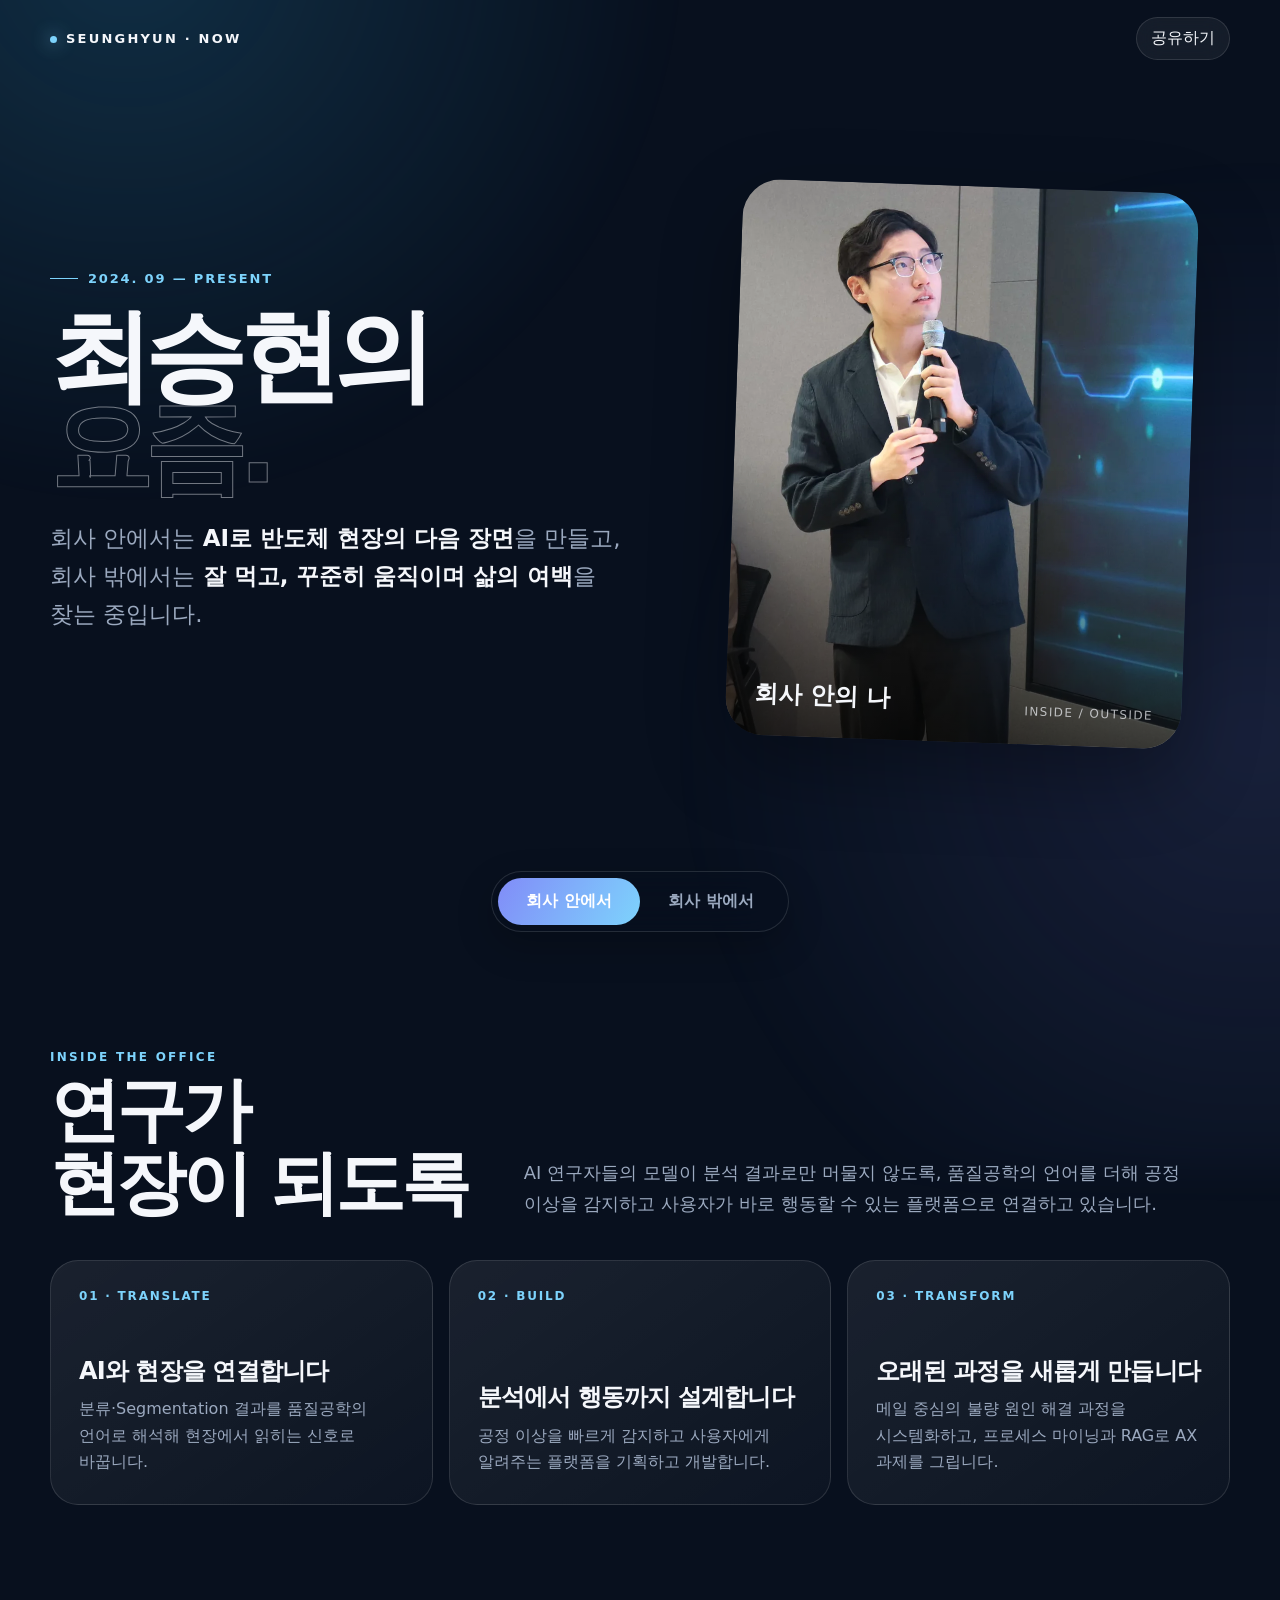
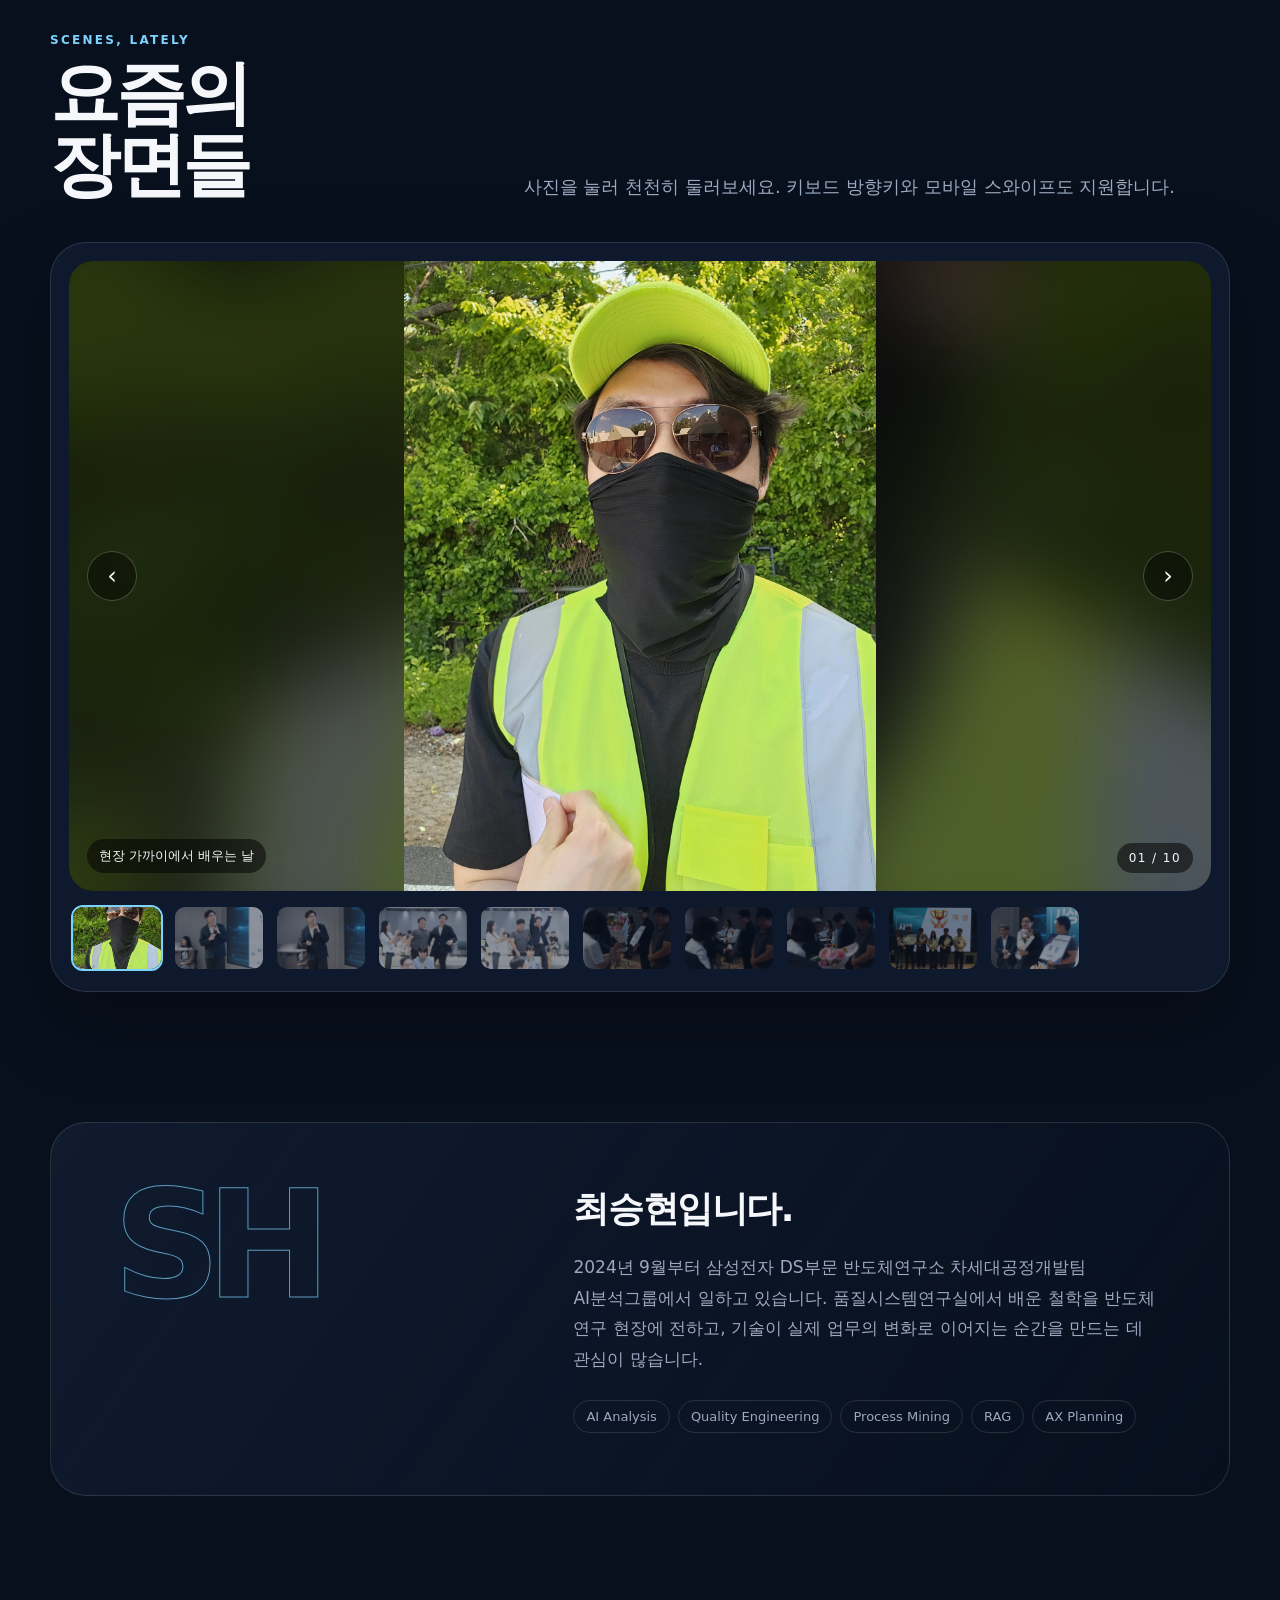
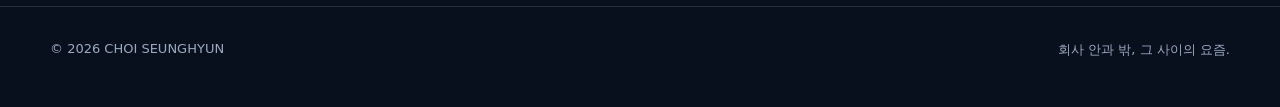
==== index.html @ 73cfbf1c "Fix GitHub Pages profile site" ====
<!doctype html>
<html lang="ko" data-scene="inside">
<head>
  <meta charset="utf-8">
  <meta name="viewport" content="width=device-width, initial-scale=1">
  <meta name="theme-color" content="#08101e">
  <meta name="description" content="최승현의 회사 안과 밖, 두 장면으로 만나는 근황 소개">
  <title>최승현의 요즘 | Inside & Outside</title>
  <style>
    :root{--bg:#08101e;--surface:rgba(18,30,52,.76);--ink:#f5f7fb;--muted:#9ba9bf;--accent:#7dd3fc;--accent2:#818cf8;--line:rgba(255,255,255,.12);--glow:rgba(56,189,248,.18);--shadow:0 30px 80px rgba(0,0,0,.32);--radius:28px;--ease:cubic-bezier(.2,.8,.2,1)}
    html[data-scene="outside"]{--bg:#180d09;--surface:rgba(52,29,19,.78);--ink:#fff9f3;--muted:#c8aa96;--accent:#fbbf24;--accent2:#fb7185;--line:rgba(255,245,235,.14);--glow:rgba(251,146,60,.18)}
    *{box-sizing:border-box}html{scroll-behavior:smooth}body{margin:0;background:var(--bg);color:var(--ink);font-family:Pretendard,"Noto Sans KR","Malgun Gothic","Apple SD Gothic Neo",system-ui,sans-serif;transition:background .7s var(--ease),color .4s;overflow-x:hidden}
    body:before{content:"";position:fixed;inset:-30%;z-index:-2;background:radial-gradient(circle at 25% 15%,var(--glow),transparent 28%),radial-gradient(circle at 80% 70%,color-mix(in srgb,var(--accent2) 13%,transparent),transparent 30%);filter:blur(20px)}
    button{font:inherit;color:inherit}.wrap{width:min(1180px,calc(100% - 40px));margin:auto}.topbar{height:76px;display:flex;align-items:center;justify-content:space-between}.brand{font-size:13px;letter-spacing:.17em;font-weight:800;text-transform:uppercase}.brand i{display:inline-block;width:7px;height:7px;border-radius:50%;background:var(--accent);margin-right:9px;box-shadow:0 0 18px var(--accent)}
    .share{border:1px solid var(--line);background:rgba(255,255,255,.055);backdrop-filter:blur(12px);padding:10px 14px;border-radius:999px;cursor:pointer;transition:.25s}.share:hover{transform:translateY(-2px);background:rgba(255,255,255,.11)}
    .hero{min-height:calc(100svh - 76px);display:grid;grid-template-columns:1.04fr .96fr;align-items:center;gap:64px;padding:48px 0 96px}.eyebrow{display:flex;align-items:center;gap:10px;color:var(--accent);font-size:13px;font-weight:800;letter-spacing:.14em}.eyebrow:before{content:"";width:28px;height:1px;background:var(--accent)}
    h1{font-size:clamp(58px,8vw,112px);line-height:.89;letter-spacing:-.075em;margin:24px 0 28px;max-width:690px}.hero h1 span{display:block;color:transparent;-webkit-text-stroke:1px color-mix(in srgb,var(--ink) 45%,transparent)}.lede{font-size:clamp(18px,2vw,23px);line-height:1.65;color:var(--muted);max-width:590px;word-break:keep-all}.lede strong{color:var(--ink);font-weight:650}
    .hero-card{position:relative;aspect-ratio:.82;border-radius:38px;overflow:hidden;box-shadow:var(--shadow);transform:rotate(2deg);transition:.5s var(--ease)}.hero-card:hover{transform:rotate(0) translateY(-5px)}.hero-card img{width:100%;height:100%;object-fit:cover;transition:opacity .45s,transform 1s var(--ease)}.hero-card:hover img{transform:scale(1.035)}.hero-card:after{content:"";position:absolute;inset:0;background:linear-gradient(180deg,transparent 50%,rgba(0,0,0,.7))}.hero-caption{position:absolute;z-index:1;left:28px;right:28px;bottom:26px;display:flex;justify-content:space-between;align-items:end}.hero-caption strong{font-size:24px}.hero-caption span{font-size:12px;letter-spacing:.12em;opacity:.7}
    .switch-shell{position:sticky;top:18px;z-index:20;width:max-content;max-width:calc(100vw - 32px);margin:-29px auto 88px;padding:6px;border:1px solid var(--line);background:color-mix(in srgb,var(--bg) 74%,transparent);backdrop-filter:blur(22px);border-radius:999px;box-shadow:0 14px 36px rgba(0,0,0,.22)}.switch{position:relative;display:grid;grid-template-columns:1fr 1fr}.switch:before{content:"";position:absolute;width:50%;inset:0 auto 0 0;border-radius:999px;background:linear-gradient(120deg,var(--accent2),var(--accent));transition:transform .45s var(--ease)}html[data-scene="outside"] .switch:before{transform:translateX(100%)}.switch button{position:relative;z-index:1;border:0;background:none;padding:13px 23px;min-width:142px;border-radius:999px;cursor:pointer;font-weight:760;color:var(--muted)}.switch button[aria-selected="true"]{color:#fff}
    .section-head{display:grid;grid-template-columns:.75fr 1.25fr;gap:50px;align-items:end;margin-bottom:40px}.kicker{color:var(--accent);font-size:12px;letter-spacing:.19em;font-weight:800}.section-head h2{font-size:clamp(38px,5.5vw,70px);letter-spacing:-.055em;line-height:1.04;margin:10px 0 0}.section-head p{margin:0;color:var(--muted);font-size:18px;line-height:1.75;word-break:keep-all}
    .story{padding:30px 0 128px}.story-grid{display:grid;grid-template-columns:repeat(3,1fr);gap:16px}.story-card{min-height:245px;padding:28px;border:1px solid var(--line);border-radius:var(--radius);background:linear-gradient(145deg,rgba(255,255,255,.075),rgba(255,255,255,.025));display:flex;flex-direction:column;justify-content:space-between;transition:.35s var(--ease)}.story-card:hover{transform:translateY(-7px);border-color:var(--accent)}.story-card .num{color:var(--accent);font-size:12px;font-weight:800;letter-spacing:.15em}.story-card h3{font-size:24px;line-height:1.35;margin:36px 0 9px;letter-spacing:-.035em}.story-card p{color:var(--muted);line-height:1.65;margin:0;word-break:keep-all}
    .gallery{padding:0 0 130px}.gallery-shell{border:1px solid var(--line);background:var(--surface);backdrop-filter:blur(24px);border-radius:36px;padding:18px;box-shadow:var(--shadow)}.stage{height:min(70svh,720px);min-height:420px;border-radius:24px;overflow:hidden;position:relative;background:#050505}.stage-bg{position:absolute;inset:-30px;background:center/cover;filter:blur(38px) brightness(.42);transform:scale(1.12)}.stage>img{position:relative;width:100%;height:100%;object-fit:contain;display:block;opacity:0;transform:scale(.985);transition:opacity .35s,transform .55s var(--ease)}.stage>img.ready{opacity:1;transform:scale(1)}.stage-tools{position:absolute;inset:0;display:flex;align-items:center;justify-content:space-between;padding:18px;pointer-events:none}.nav-btn{pointer-events:auto;border:1px solid rgba(255,255,255,.22);background:rgba(0,0,0,.38);width:50px;height:50px;border-radius:50%;font-size:24px;cursor:pointer}.counter,.photo-note{position:absolute;bottom:18px;background:rgba(0,0,0,.52);padding:8px 12px;border-radius:999px;font-size:12px}.counter{right:18px;letter-spacing:.12em}.photo-note{left:18px;font-size:13px}.thumbs{display:flex;gap:10px;overflow:auto;padding:14px 2px 2px}.thumb{flex:0 0 92px;height:66px;padding:0;border:2px solid transparent;border-radius:12px;overflow:hidden;background:none;opacity:.52;cursor:pointer}.thumb.active{opacity:1;border-color:var(--accent)}.thumb img{width:100%;height:100%;object-fit:cover}
    .about{padding:0 0 110px}.about-card{display:grid;grid-template-columns:.82fr 1.18fr;gap:48px;padding:clamp(28px,5vw,62px);border:1px solid var(--line);border-radius:36px;background:linear-gradient(125deg,var(--surface),transparent)}.monogram{font-size:clamp(72px,12vw,150px);line-height:.8;font-weight:900;letter-spacing:-.1em;color:transparent;-webkit-text-stroke:1px var(--accent);opacity:.7}.about h2{font-size:36px;letter-spacing:-.04em;margin:0 0 18px}.about p{color:var(--muted);font-size:17px;line-height:1.8;margin:0;word-break:keep-all}.tags{display:flex;flex-wrap:wrap;gap:8px;margin-top:25px}.tag{border:1px solid var(--line);padding:8px 12px;border-radius:999px;font-size:13px;color:var(--muted)}
    footer{border-top:1px solid var(--line);padding:34px 0 48px;color:var(--muted);font-size:13px}.foot{display:flex;justify-content:space-between;gap:20px}.toast{position:fixed;z-index:50;left:50%;bottom:28px;transform:translate(-50%,20px);background:var(--ink);color:var(--bg);padding:12px 18px;border-radius:999px;font-weight:750;opacity:0;pointer-events:none;transition:.3s}.toast.show{opacity:1;transform:translate(-50%,0)}
    @media(max-width:800px){.wrap{width:min(100% - 24px,650px)}.topbar{height:64px}.hero{grid-template-columns:1fr;gap:34px;padding:36px 0 90px}.hero-card{width:88%;margin:auto;aspect-ratio:.9;transform:rotate(1deg)}.switch-shell{margin-top:-27px;margin-bottom:70px}.switch button{min-width:132px;padding:12px 16px}.section-head{grid-template-columns:1fr;gap:22px}.story-grid{grid-template-columns:1fr}.story-card{min-height:200px}.gallery-shell{padding:10px;border-radius:26px}.stage{height:58svh;min-height:390px;border-radius:18px}.about-card{grid-template-columns:1fr}.foot{display:block;line-height:1.8}}
    @media(prefers-reduced-motion:reduce){*{scroll-behavior:auto!important;animation:none!important;transition:none!important}}
  </style>
</head>
<body>
  <header class="wrap topbar"><div class="brand"><i></i>Seunghyun · Now</div><button class="share" id="shareBtn" aria-label="페이지 공유">공유하기</button></header>
  <main>
    <section class="wrap hero"><div><div class="eyebrow">2024. 09 — PRESENT</div><h1>최승현의<br><span>요즘.</span></h1><p class="lede">회사 안에서는 <strong>AI로 반도체 현장의 다음 장면</strong>을 만들고,<br>회사 밖에서는 <strong>잘 먹고, 꾸준히 움직이며 삶의 여백</strong>을 찾는 중입니다.</p></div><figure class="hero-card"><img id="heroImage" src="my-update/assets/inside/02.webp" alt="최승현의 근황 사진"><figcaption class="hero-caption"><strong id="heroLabel">회사 안의 나</strong><span>INSIDE / OUTSIDE</span></figcaption></figure></section>
    <div class="switch-shell"><div class="switch" role="tablist" aria-label="회사 안팎 장면 선택"><button role="tab" data-scene="inside" aria-selected="true">회사 안에서</button><button role="tab" data-scene="outside" aria-selected="false">회사 밖에서</button></div></div>
    <section class="wrap story" id="story"><div class="section-head"><div><div class="kicker" id="sceneKicker">INSIDE THE OFFICE</div><h2 id="sceneTitle">연구가<br>현장이 되도록</h2></div><p id="sceneIntro"></p></div><div class="story-grid" id="storyGrid"></div></section>
    <section class="wrap gallery"><div class="section-head"><div><div class="kicker">SCENES, LATELY</div><h2>요즘의<br>장면들</h2></div><p>사진을 눌러 천천히 둘러보세요. 키보드 방향키와 모바일 스와이프도 지원합니다.</p></div><div class="gallery-shell"><div class="stage" id="stage"><div class="stage-bg" id="stageBg"></div><img id="mainPhoto" alt="근황 사진"><div class="stage-tools"><button class="nav-btn" id="prev" aria-label="이전 사진">‹</button><button class="nav-btn" id="next" aria-label="다음 사진">›</button></div><div class="photo-note" id="photoNote"></div><div class="counter" id="counter"></div></div><div class="thumbs" id="thumbs" aria-label="사진 목록"></div></div></section>
    <section class="wrap about"><div class="about-card"><div class="monogram">SH</div><div><h2>최승현입니다.</h2><p>2024년 9월부터 삼성전자 DS부문 반도체연구소 차세대공정개발팀 AI분석그룹에서 일하고 있습니다. 품질시스템연구실에서 배운 철학을 반도체 연구 현장에 전하고, 기술이 실제 업무의 변화로 이어지는 순간을 만드는 데 관심이 많습니다.</p><div class="tags"><span class="tag">AI Analysis</span><span class="tag">Quality Engineering</span><span class="tag">Process Mining</span><span class="tag">RAG</span><span class="tag">AX Planning</span></div></div></div></section>
  </main>
  <footer><div class="wrap foot"><span>© 2026 CHOI SEUNGHYUN</span><span>회사 안과 밖, 그 사이의 요즘.</span></div></footer><div class="toast" id="toast" role="status"></div>
  <script>
    const data={inside:{hero:'my-update/assets/inside/02.webp',label:'회사 안의 나',kicker:'INSIDE THE OFFICE',title:'연구가<br>현장이 되도록',intro:'AI 연구자들의 모델이 분석 결과로만 머물지 않도록, 품질공학의 언어를 더해 공정 이상을 감지하고 사용자가 바로 행동할 수 있는 플랫폼으로 연결하고 있습니다.',cards:[['01 · TRANSLATE','AI와 현장을 연결합니다','분류·Segmentation 결과를 품질공학의 언어로 해석해 현장에서 읽히는 신호로 바꿉니다.'],['02 · BUILD','분석에서 행동까지 설계합니다','공정 이상을 빠르게 감지하고 사용자에게 알려주는 플랫폼을 기획하고 개발합니다.'],['03 · TRANSFORM','오래된 과정을 새롭게 만듭니다','메일 중심의 불량 원인 해결 과정을 시스템화하고, 프로세스 마이닝과 RAG로 AX 과제를 그립니다.']],count:10,notes:['현장 가까이에서 배우는 날','생각을 말로, 말을 실행으로','무대 앞에서 전한 이야기','함께해서 더 즐거운 시간','좋은 결과를 함께 기념하며','꽃보다 선명했던 감사','축하와 고마움이 오간 날','다 같이 만든 값진 결과','함께 받은 가장 큰 박수','결과보다 오래 남을 장면']},outside:{hero:'my-update/assets/outside/02.webp',label:'회사 밖의 나',kicker:'OUTSIDE THE OFFICE',title:'잘 쉬진 못해도<br>잘 살아가는 중',intro:'휴가는 아직 능숙하지 않지만, 일상은 꽤 부지런히 채우고 있습니다. 움직이고, 맛있는 것을 찾아다니고, 주말의 작은 여행을 모으며 오래 머물 집을 찾습니다.',cards:[['01 · MOVE','주 4회, 꾸준히 움직입니다','졸업 뒤 10kg은 늘었지만 이동만큼은 멈추지 않는 중. 숫자보다 오래 가는 리듬을 만듭니다.'],['02 · TASTE','주말의 낙을 찾습니다','맛있는 것을 먹고 좋은 곳을 찾아다니는 시간. 다음 한 주를 움직이게 하는 작은 동력입니다.'],['03 · SETTLE','머물 곳을 찾고 있습니다','집을 구매하려 열심히 돌아다니는 중. 나에게 맞는 동네와 공간을 진지하게 탐색합니다.']],count:7,notes:['좋은 휴식과 동네 산책','초록 가까이에서 숨 고르기','걷다가 만난 새로운 풍경','꽃 사이에서 함께한 하루','맛있는 것이 주말의 낙','놀되 멈추지 않기','몸도 마음도 꾸준히 움직이기']}};
    let scene='inside',index=0,touchX=0;const $=s=>document.querySelector(s),$$=s=>[...document.querySelectorAll(s)];const path=(s,i)=>`my-update/assets/${s}/${String(i+1).padStart(2,'0')}.webp`;
    function renderCards(d){$('#storyGrid').innerHTML=d.cards.map(c=>`<article class="story-card"><span class="num">${c[0]}</span><div><h3>${c[1]}</h3><p>${c[2]}</p></div></article>`).join('')}
    function renderThumbs(d){$('#thumbs').innerHTML=Array.from({length:d.count},(_,i)=>`<button class="thumb ${i===0?'active':''}" data-i="${i}" aria-label="${i+1}번째 사진"><img src="${path(scene,i)}" alt="" loading="lazy"></button>`).join('');$$('.thumb').forEach(b=>b.onclick=()=>showPhoto(+b.dataset.i))}
    function showPhoto(i){const d=data[scene];index=(i+d.count)%d.count;const img=$('#mainPhoto'),src=path(scene,index);img.classList.remove('ready');img.onload=()=>img.classList.add('ready');img.src=src;$('#stageBg').style.backgroundImage=`url('${src}')`;$('#counter').textContent=`${String(index+1).padStart(2,'0')} / ${String(d.count).padStart(2,'0')}`;$('#photoNote').textContent=d.notes[index];$$('.thumb').forEach((t,n)=>t.classList.toggle('active',n===index));$$('.thumb')[index]?.scrollIntoView({behavior:'smooth',block:'nearest',inline:'center'})}
    function setScene(next){scene=next;index=0;const d=data[scene];document.documentElement.dataset.scene=scene;$$('.switch button').forEach(b=>b.setAttribute('aria-selected',b.dataset.scene===scene));$('#sceneKicker').textContent=d.kicker;$('#sceneTitle').innerHTML=d.title;$('#sceneIntro').textContent=d.intro;$('#heroImage').src=d.hero;$('#heroLabel').textContent=d.label;renderCards(d);renderThumbs(d);showPhoto(0)}
    $$('.switch button').forEach(b=>b.onclick=()=>setScene(b.dataset.scene));$('#prev').onclick=()=>showPhoto(index-1);$('#next').onclick=()=>showPhoto(index+1);document.addEventListener('keydown',e=>{if(e.key==='ArrowLeft')showPhoto(index-1);if(e.key==='ArrowRight')showPhoto(index+1)});$('#stage').addEventListener('touchstart',e=>touchX=e.changedTouches[0].clientX,{passive:true});$('#stage').addEventListener('touchend',e=>{const dx=e.changedTouches[0].clientX-touchX;if(Math.abs(dx)>45)showPhoto(index+(dx<0?1:-1))},{passive:true});
    function toast(msg){$('#toast').textContent=msg;$('#toast').classList.add('show');setTimeout(()=>$('#toast').classList.remove('show'),2200)}$('#shareBtn').onclick=async()=>{try{if(navigator.share)await navigator.share({title:document.title,text:'회사 안과 밖, 최승현의 요즘을 소개합니다.',url:location.href});else{await navigator.clipboard.writeText(location.href);toast('페이지 주소를 복사했습니다.')}}catch(e){if(e.name!=='AbortError')toast('브라우저 주소를 복사해 공유해 주세요.')}};setScene('inside');
  </script>
</body>
</html>
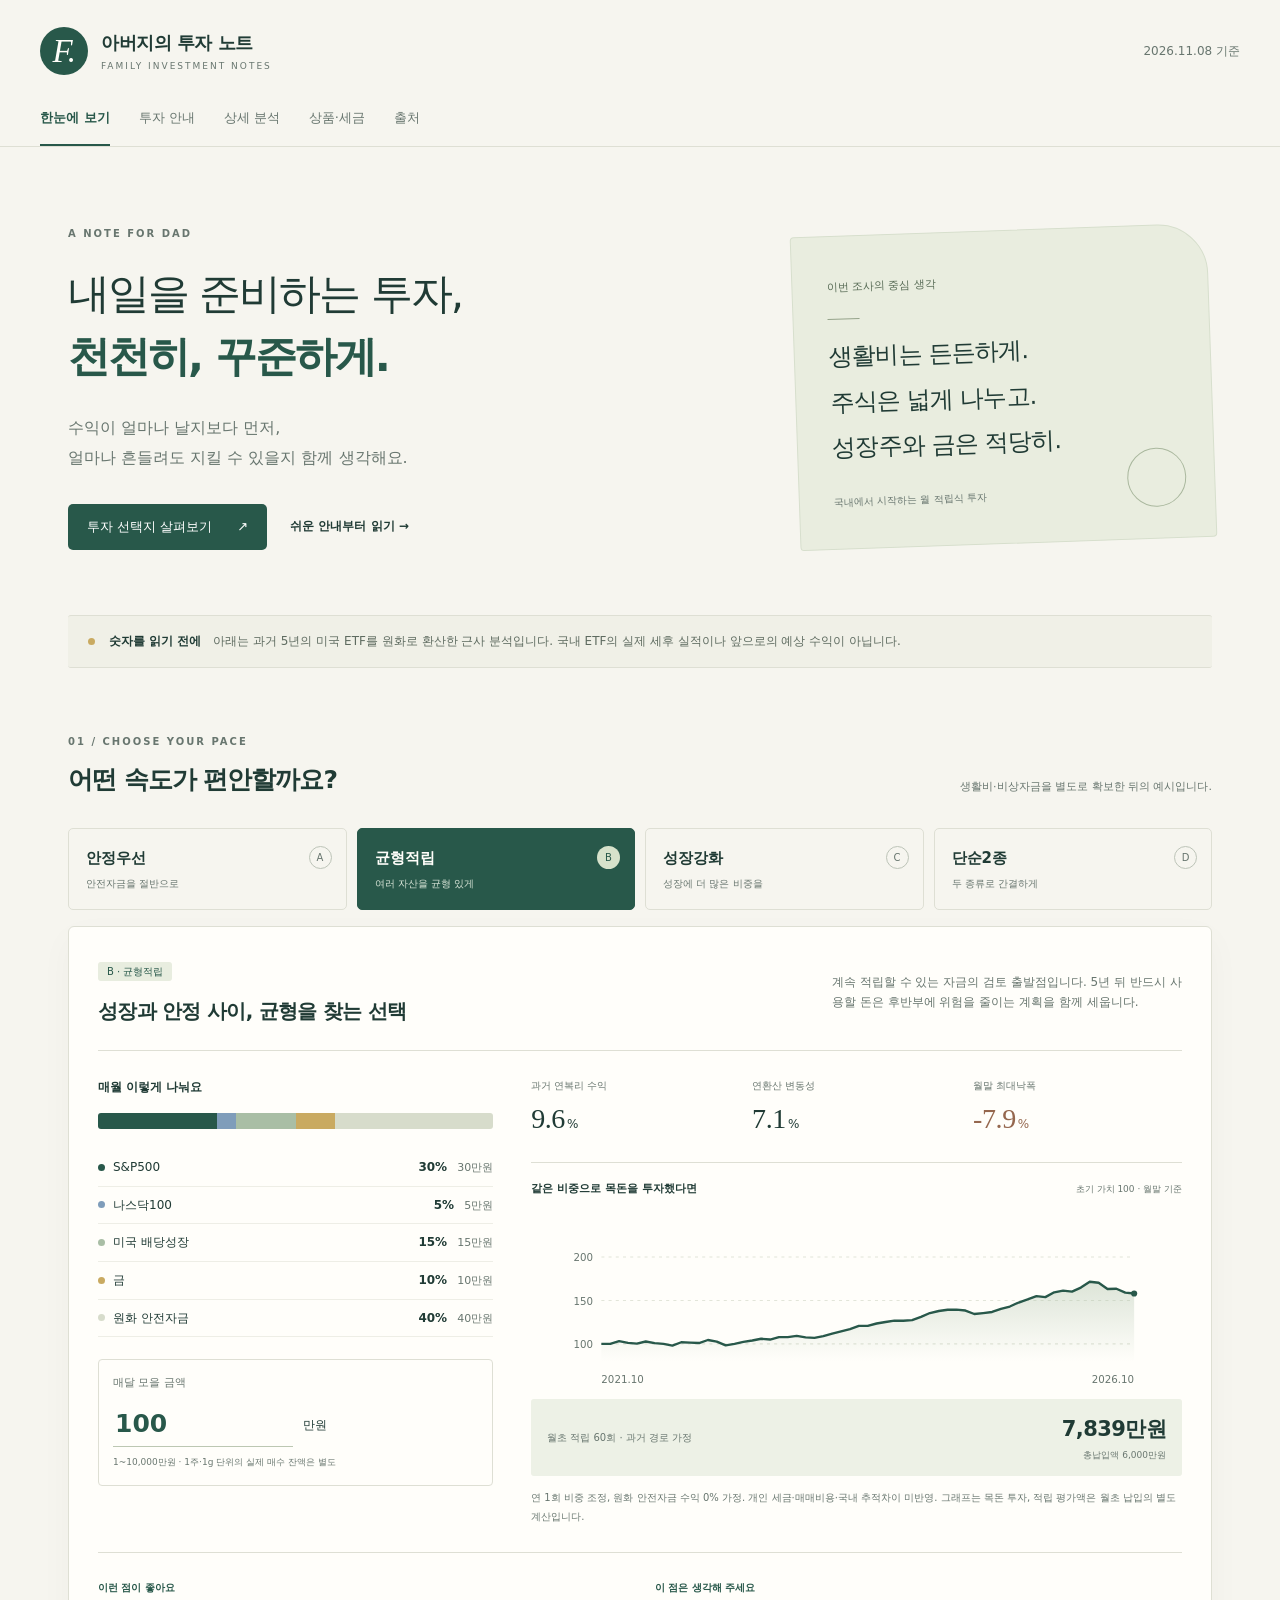
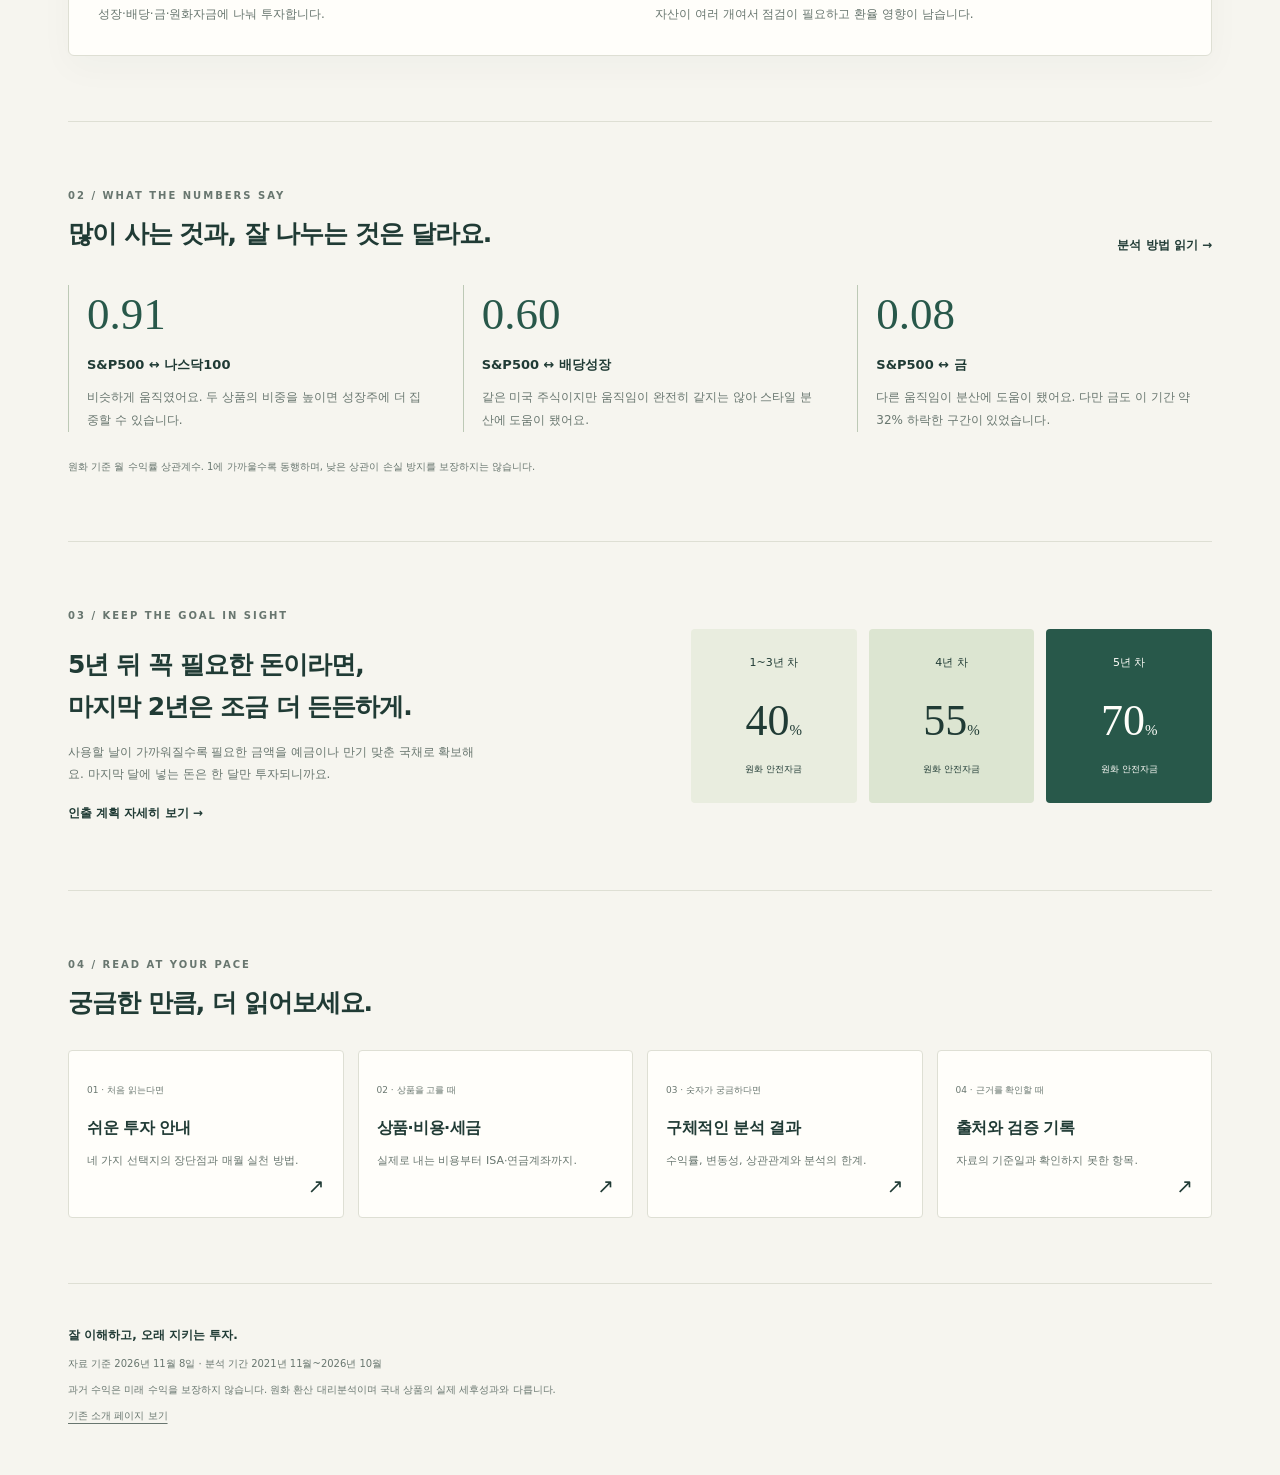
==== commit 04e9e1b2: "Publish investment guide as homepage and preserve original profile" ====
--- a/index.html
+++ b/index.html
@@ -1,50 +1,18 @@
 <!doctype html>
-<html lang="ko" data-scene="inside">
-<head>
-  <meta charset="utf-8">
-  <meta name="viewport" content="width=device-width, initial-scale=1">
-  <meta name="theme-color" content="#08101e">
-  <meta name="description" content="최승현의 회사 안과 밖, 두 장면으로 만나는 근황 소개">
-  <title>최승현의 요즘 | Inside & Outside</title>
-  <style>
-    :root{--bg:#08101e;--surface:rgba(18,30,52,.76);--ink:#f5f7fb;--muted:#9ba9bf;--accent:#7dd3fc;--accent2:#818cf8;--line:rgba(255,255,255,.12);--glow:rgba(56,189,248,.18);--shadow:0 30px 80px rgba(0,0,0,.32);--radius:28px;--ease:cubic-bezier(.2,.8,.2,1)}
-    html[data-scene="outside"]{--bg:#180d09;--surface:rgba(52,29,19,.78);--ink:#fff9f3;--muted:#c8aa96;--accent:#fbbf24;--accent2:#fb7185;--line:rgba(255,245,235,.14);--glow:rgba(251,146,60,.18)}
-    *{box-sizing:border-box}html{scroll-behavior:smooth}body{margin:0;background:var(--bg);color:var(--ink);font-family:Pretendard,"Noto Sans KR","Malgun Gothic","Apple SD Gothic Neo",system-ui,sans-serif;transition:background .7s var(--ease),color .4s;overflow-x:hidden}
-    body:before{content:"";position:fixed;inset:-30%;z-index:-2;background:radial-gradient(circle at 25% 15%,var(--glow),transparent 28%),radial-gradient(circle at 80% 70%,color-mix(in srgb,var(--accent2) 13%,transparent),transparent 30%);filter:blur(20px)}
-    button{font:inherit;color:inherit}.wrap{width:min(1180px,calc(100% - 40px));margin:auto}.topbar{height:76px;display:flex;align-items:center;justify-content:space-between}.brand{font-size:13px;letter-spacing:.17em;font-weight:800;text-transform:uppercase}.brand i{display:inline-block;width:7px;height:7px;border-radius:50%;background:var(--accent);margin-right:9px;box-shadow:0 0 18px var(--accent)}
-    .share{border:1px solid var(--line);background:rgba(255,255,255,.055);backdrop-filter:blur(12px);padding:10px 14px;border-radius:999px;cursor:pointer;transition:.25s}.share:hover{transform:translateY(-2px);background:rgba(255,255,255,.11)}
-    .hero{min-height:calc(100svh - 76px);display:grid;grid-template-columns:1.04fr .96fr;align-items:center;gap:64px;padding:48px 0 96px}.eyebrow{display:flex;align-items:center;gap:10px;color:var(--accent);font-size:13px;font-weight:800;letter-spacing:.14em}.eyebrow:before{content:"";width:28px;height:1px;background:var(--accent)}
-    h1{font-size:clamp(58px,8vw,112px);line-height:.89;letter-spacing:-.075em;margin:24px 0 28px;max-width:690px}.hero h1 span{display:block;color:transparent;-webkit-text-stroke:1px color-mix(in srgb,var(--ink) 45%,transparent)}.lede{font-size:clamp(18px,2vw,23px);line-height:1.65;color:var(--muted);max-width:590px;word-break:keep-all}.lede strong{color:var(--ink);font-weight:650}
-    .hero-card{position:relative;aspect-ratio:.82;border-radius:38px;overflow:hidden;box-shadow:var(--shadow);transform:rotate(2deg);transition:.5s var(--ease)}.hero-card:hover{transform:rotate(0) translateY(-5px)}.hero-card img{width:100%;height:100%;object-fit:cover;transition:opacity .45s,transform 1s var(--ease)}.hero-card:hover img{transform:scale(1.035)}.hero-card:after{content:"";position:absolute;inset:0;background:linear-gradient(180deg,transparent 50%,rgba(0,0,0,.7))}.hero-caption{position:absolute;z-index:1;left:28px;right:28px;bottom:26px;display:flex;justify-content:space-between;align-items:end}.hero-caption strong{font-size:24px}.hero-caption span{font-size:12px;letter-spacing:.12em;opacity:.7}
-    .switch-shell{position:sticky;top:18px;z-index:20;width:max-content;max-width:calc(100vw - 32px);margin:-29px auto 88px;padding:6px;border:1px solid var(--line);background:color-mix(in srgb,var(--bg) 74%,transparent);backdrop-filter:blur(22px);border-radius:999px;box-shadow:0 14px 36px rgba(0,0,0,.22)}.switch{position:relative;display:grid;grid-template-columns:1fr 1fr}.switch:before{content:"";position:absolute;width:50%;inset:0 auto 0 0;border-radius:999px;background:linear-gradient(120deg,var(--accent2),var(--accent));transition:transform .45s var(--ease)}html[data-scene="outside"] .switch:before{transform:translateX(100%)}.switch button{position:relative;z-index:1;border:0;background:none;padding:13px 23px;min-width:142px;border-radius:999px;cursor:pointer;font-weight:760;color:var(--muted)}.switch button[aria-selected="true"]{color:#fff}
-    .section-head{display:grid;grid-template-columns:.75fr 1.25fr;gap:50px;align-items:end;margin-bottom:40px}.kicker{color:var(--accent);font-size:12px;letter-spacing:.19em;font-weight:800}.section-head h2{font-size:clamp(38px,5.5vw,70px);letter-spacing:-.055em;line-height:1.04;margin:10px 0 0}.section-head p{margin:0;color:var(--muted);font-size:18px;line-height:1.75;word-break:keep-all}
-    .story{padding:30px 0 128px}.story-grid{display:grid;grid-template-columns:repeat(3,1fr);gap:16px}.story-card{min-height:245px;padding:28px;border:1px solid var(--line);border-radius:var(--radius);background:linear-gradient(145deg,rgba(255,255,255,.075),rgba(255,255,255,.025));display:flex;flex-direction:column;justify-content:space-between;transition:.35s var(--ease)}.story-card:hover{transform:translateY(-7px);border-color:var(--accent)}.story-card .num{color:var(--accent);font-size:12px;font-weight:800;letter-spacing:.15em}.story-card h3{font-size:24px;line-height:1.35;margin:36px 0 9px;letter-spacing:-.035em}.story-card p{color:var(--muted);line-height:1.65;margin:0;word-break:keep-all}
-    .gallery{padding:0 0 130px}.gallery-shell{border:1px solid var(--line);background:var(--surface);backdrop-filter:blur(24px);border-radius:36px;padding:18px;box-shadow:var(--shadow)}.stage{height:min(70svh,720px);min-height:420px;border-radius:24px;overflow:hidden;position:relative;background:#050505}.stage-bg{position:absolute;inset:-30px;background:center/cover;filter:blur(38px) brightness(.42);transform:scale(1.12)}.stage>img{position:relative;width:100%;height:100%;object-fit:contain;display:block;opacity:0;transform:scale(.985);transition:opacity .35s,transform .55s var(--ease)}.stage>img.ready{opacity:1;transform:scale(1)}.stage-tools{position:absolute;inset:0;display:flex;align-items:center;justify-content:space-between;padding:18px;pointer-events:none}.nav-btn{pointer-events:auto;border:1px solid rgba(255,255,255,.22);background:rgba(0,0,0,.38);width:50px;height:50px;border-radius:50%;font-size:24px;cursor:pointer}.counter,.photo-note{position:absolute;bottom:18px;background:rgba(0,0,0,.52);padding:8px 12px;border-radius:999px;font-size:12px}.counter{right:18px;letter-spacing:.12em}.photo-note{left:18px;font-size:13px}.thumbs{display:flex;gap:10px;overflow:auto;padding:14px 2px 2px}.thumb{flex:0 0 92px;height:66px;padding:0;border:2px solid transparent;border-radius:12px;overflow:hidden;background:none;opacity:.52;cursor:pointer}.thumb.active{opacity:1;border-color:var(--accent)}.thumb img{width:100%;height:100%;object-fit:cover}
-    .about{padding:0 0 110px}.about-card{display:grid;grid-template-columns:.82fr 1.18fr;gap:48px;padding:clamp(28px,5vw,62px);border:1px solid var(--line);border-radius:36px;background:linear-gradient(125deg,var(--surface),transparent)}.monogram{font-size:clamp(72px,12vw,150px);line-height:.8;font-weight:900;letter-spacing:-.1em;color:transparent;-webkit-text-stroke:1px var(--accent);opacity:.7}.about h2{font-size:36px;letter-spacing:-.04em;margin:0 0 18px}.about p{color:var(--muted);font-size:17px;line-height:1.8;margin:0;word-break:keep-all}.tags{display:flex;flex-wrap:wrap;gap:8px;margin-top:25px}.tag{border:1px solid var(--line);padding:8px 12px;border-radius:999px;font-size:13px;color:var(--muted)}
-    footer{border-top:1px solid var(--line);padding:34px 0 48px;color:var(--muted);font-size:13px}.foot{display:flex;justify-content:space-between;gap:20px}.toast{position:fixed;z-index:50;left:50%;bottom:28px;transform:translate(-50%,20px);background:var(--ink);color:var(--bg);padding:12px 18px;border-radius:999px;font-weight:750;opacity:0;pointer-events:none;transition:.3s}.toast.show{opacity:1;transform:translate(-50%,0)}
-    @media(max-width:800px){.wrap{width:min(100% - 24px,650px)}.topbar{height:64px}.hero{grid-template-columns:1fr;gap:34px;padding:36px 0 90px}.hero-card{width:88%;margin:auto;aspect-ratio:.9;transform:rotate(1deg)}.switch-shell{margin-top:-27px;margin-bottom:70px}.switch button{min-width:132px;padding:12px 16px}.section-head{grid-template-columns:1fr;gap:22px}.story-grid{grid-template-columns:1fr}.story-card{min-height:200px}.gallery-shell{padding:10px;border-radius:26px}.stage{height:58svh;min-height:390px;border-radius:18px}.about-card{grid-template-columns:1fr}.foot{display:block;line-height:1.8}}
-    @media(prefers-reduced-motion:reduce){*{scroll-behavior:auto!important;animation:none!important;transition:none!important}}
-  </style>
-</head>
-<body>
-  <header class="wrap topbar"><div class="brand"><i></i>Seunghyun · Now</div><button class="share" id="shareBtn" aria-label="페이지 공유">공유하기</button></header>
-  <main>
-    <section class="wrap hero"><div><div class="eyebrow">2024. 09 — PRESENT</div><h1>최승현의<br><span>요즘.</span></h1><p class="lede">회사 안에서는 <strong>AI로 반도체 현장의 다음 장면</strong>을 만들고,<br>회사 밖에서는 <strong>잘 먹고, 꾸준히 움직이며 삶의 여백</strong>을 찾는 중입니다.</p></div><figure class="hero-card"><img id="heroImage" src="my-update/assets/inside/02.webp" alt="최승현의 근황 사진"><figcaption class="hero-caption"><strong id="heroLabel">회사 안의 나</strong><span>INSIDE / OUTSIDE</span></figcaption></figure></section>
-    <div class="switch-shell"><div class="switch" role="tablist" aria-label="회사 안팎 장면 선택"><button role="tab" data-scene="inside" aria-selected="true">회사 안에서</button><button role="tab" data-scene="outside" aria-selected="false">회사 밖에서</button></div></div>
-    <section class="wrap story" id="story"><div class="section-head"><div><div class="kicker" id="sceneKicker">INSIDE THE OFFICE</div><h2 id="sceneTitle">연구가<br>현장이 되도록</h2></div><p id="sceneIntro"></p></div><div class="story-grid" id="storyGrid"></div></section>
-    <section class="wrap gallery"><div class="section-head"><div><div class="kicker">SCENES, LATELY</div><h2>요즘의<br>장면들</h2></div><p>사진을 눌러 천천히 둘러보세요. 키보드 방향키와 모바일 스와이프도 지원합니다.</p></div><div class="gallery-shell"><div class="stage" id="stage"><div class="stage-bg" id="stageBg"></div><img id="mainPhoto" alt="근황 사진"><div class="stage-tools"><button class="nav-btn" id="prev" aria-label="이전 사진">‹</button><button class="nav-btn" id="next" aria-label="다음 사진">›</button></div><div class="photo-note" id="photoNote"></div><div class="counter" id="counter"></div></div><div class="thumbs" id="thumbs" aria-label="사진 목록"></div></div></section>
-    <section class="wrap about"><div class="about-card"><div class="monogram">SH</div><div><h2>최승현입니다.</h2><p>2024년 9월부터 삼성전자 DS부문 반도체연구소 차세대공정개발팀 AI분석그룹에서 일하고 있습니다. 품질시스템연구실에서 배운 철학을 반도체 연구 현장에 전하고, 기술이 실제 업무의 변화로 이어지는 순간을 만드는 데 관심이 많습니다.</p><div class="tags"><span class="tag">AI Analysis</span><span class="tag">Quality Engineering</span><span class="tag">Process Mining</span><span class="tag">RAG</span><span class="tag">AX Planning</span></div></div></div></section>
-  </main>
-  <footer><div class="wrap foot"><span>© 2026 CHOI SEUNGHYUN</span><span>회사 안과 밖, 그 사이의 요즘.</span></div></footer><div class="toast" id="toast" role="status"></div>
-  <script>
-    const data={inside:{hero:'my-update/assets/inside/02.webp',label:'회사 안의 나',kicker:'INSIDE THE OFFICE',title:'연구가<br>현장이 되도록',intro:'AI 연구자들의 모델이 분석 결과로만 머물지 않도록, 품질공학의 언어를 더해 공정 이상을 감지하고 사용자가 바로 행동할 수 있는 플랫폼으로 연결하고 있습니다.',cards:[['01 · TRANSLATE','AI와 현장을 연결합니다','분류·Segmentation 결과를 품질공학의 언어로 해석해 현장에서 읽히는 신호로 바꿉니다.'],['02 · BUILD','분석에서 행동까지 설계합니다','공정 이상을 빠르게 감지하고 사용자에게 알려주는 플랫폼을 기획하고 개발합니다.'],['03 · TRANSFORM','오래된 과정을 새롭게 만듭니다','메일 중심의 불량 원인 해결 과정을 시스템화하고, 프로세스 마이닝과 RAG로 AX 과제를 그립니다.']],count:10,notes:['현장 가까이에서 배우는 날','생각을 말로, 말을 실행으로','무대 앞에서 전한 이야기','함께해서 더 즐거운 시간','좋은 결과를 함께 기념하며','꽃보다 선명했던 감사','축하와 고마움이 오간 날','다 같이 만든 값진 결과','함께 받은 가장 큰 박수','결과보다 오래 남을 장면']},outside:{hero:'my-update/assets/outside/02.webp',label:'회사 밖의 나',kicker:'OUTSIDE THE OFFICE',title:'잘 쉬진 못해도<br>잘 살아가는 중',intro:'휴가는 아직 능숙하지 않지만, 일상은 꽤 부지런히 채우고 있습니다. 움직이고, 맛있는 것을 찾아다니고, 주말의 작은 여행을 모으며 오래 머물 집을 찾습니다.',cards:[['01 · MOVE','주 4회, 꾸준히 움직입니다','졸업 뒤 10kg은 늘었지만 이동만큼은 멈추지 않는 중. 숫자보다 오래 가는 리듬을 만듭니다.'],['02 · TASTE','주말의 낙을 찾습니다','맛있는 것을 먹고 좋은 곳을 찾아다니는 시간. 다음 한 주를 움직이게 하는 작은 동력입니다.'],['03 · SETTLE','머물 곳을 찾고 있습니다','집을 구매하려 열심히 돌아다니는 중. 나에게 맞는 동네와 공간을 진지하게 탐색합니다.']],count:7,notes:['좋은 휴식과 동네 산책','초록 가까이에서 숨 고르기','걷다가 만난 새로운 풍경','꽃 사이에서 함께한 하루','맛있는 것이 주말의 낙','놀되 멈추지 않기','몸도 마음도 꾸준히 움직이기']}};
-    let scene='inside',index=0,touchX=0;const $=s=>document.querySelector(s),$$=s=>[...document.querySelectorAll(s)];const path=(s,i)=>`my-update/assets/${s}/${String(i+1).padStart(2,'0')}.webp`;
-    function renderCards(d){$('#storyGrid').innerHTML=d.cards.map(c=>`<article class="story-card"><span class="num">${c[0]}</span><div><h3>${c[1]}</h3><p>${c[2]}</p></div></article>`).join('')}
-    function renderThumbs(d){$('#thumbs').innerHTML=Array.from({length:d.count},(_,i)=>`<button class="thumb ${i===0?'active':''}" data-i="${i}" aria-label="${i+1}번째 사진"><img src="${path(scene,i)}" alt="" loading="lazy"></button>`).join('');$$('.thumb').forEach(b=>b.onclick=()=>showPhoto(+b.dataset.i))}
-    function showPhoto(i){const d=data[scene];index=(i+d.count)%d.count;const img=$('#mainPhoto'),src=path(scene,index);img.classList.remove('ready');img.onload=()=>img.classList.add('ready');img.src=src;$('#stageBg').style.backgroundImage=`url('${src}')`;$('#counter').textContent=`${String(index+1).padStart(2,'0')} / ${String(d.count).padStart(2,'0')}`;$('#photoNote').textContent=d.notes[index];$$('.thumb').forEach((t,n)=>t.classList.toggle('active',n===index));$$('.thumb')[index]?.scrollIntoView({behavior:'smooth',block:'nearest',inline:'center'})}
-    function setScene(next){scene=next;index=0;const d=data[scene];document.documentElement.dataset.scene=scene;$$('.switch button').forEach(b=>b.setAttribute('aria-selected',b.dataset.scene===scene));$('#sceneKicker').textContent=d.kicker;$('#sceneTitle').innerHTML=d.title;$('#sceneIntro').textContent=d.intro;$('#heroImage').src=d.hero;$('#heroLabel').textContent=d.label;renderCards(d);renderThumbs(d);showPhoto(0)}
-    $$('.switch button').forEach(b=>b.onclick=()=>setScene(b.dataset.scene));$('#prev').onclick=()=>showPhoto(index-1);$('#next').onclick=()=>showPhoto(index+1);document.addEventListener('keydown',e=>{if(e.key==='ArrowLeft')showPhoto(index-1);if(e.key==='ArrowRight')showPhoto(index+1)});$('#stage').addEventListener('touchstart',e=>touchX=e.changedTouches[0].clientX,{passive:true});$('#stage').addEventListener('touchend',e=>{const dx=e.changedTouches[0].clientX-touchX;if(Math.abs(dx)>45)showPhoto(index+(dx<0?1:-1))},{passive:true});
-    function toast(msg){$('#toast').textContent=msg;$('#toast').classList.add('show');setTimeout(()=>$('#toast').classList.remove('show'),2200)}$('#shareBtn').onclick=async()=>{try{if(navigator.share)await navigator.share({title:document.title,text:'회사 안과 밖, 최승현의 요즘을 소개합니다.',url:location.href});else{await navigator.clipboard.writeText(location.href);toast('페이지 주소를 복사했습니다.')}}catch(e){if(e.name!=='AbortError')toast('브라우저 주소를 복사해 공유해 주세요.')}};setScene('inside');
-  </script>
-</body>
-</html>
+<html lang="ko"><head><meta charset="utf-8"><meta name="viewport" content="width=device-width, initial-scale=1">
+<meta name="robots" content="noindex,nofollow,noarchive"><meta name="referrer" content="no-referrer">
+<meta name="color-scheme" content="light"><title>천천히, 꾸준하게 · 아버지의 투자 노트</title>
+<meta name="description" content="국내에서 시작하는 적립식 투자. 선택지별 수익과 위험, 비용과 세금을 함께 살펴봅니다.">
+<link rel="stylesheet" href="assets/styles.css"></head><body>
+<a class="skip-link" href="#main">본문으로 이동</a>
+<header class="site-header"><div class="header-inner"><a class="brand" href="index.html"><span class="brand-mark" aria-hidden="true">F.</span><span>아버지의 투자 노트<small>FAMILY INVESTMENT NOTES</small></span></a><span class="asof">2026.11.08 기준</span></div><nav class="main-nav" aria-label="주요 메뉴"><a href="index.html" aria-current="page">한눈에 보기</a><a href="reports/invest-strategy.html">투자 안내</a><a href="reports/detailed-invest-strategy.html">상세 분석</a><a href="reports/items.html">상품·세금</a><a href="reports/sources.html">출처</a></nav></header>
+<main id="main" class="overview-layout"><section class="hero"><div><p class="eyebrow">A NOTE FOR DAD</p><h1>내일을 준비하는 투자,<br><em>천천히, 꾸준하게.</em></h1><p class="hero-copy">수익이 얼마나 날지보다 먼저,<br>얼마나 흔들려도 지킬 수 있을지 함께 생각해요.</p><div class="hero-actions"><a class="button primary" href="#choose">투자 선택지 살펴보기 <span aria-hidden="true">↗</span></a><a class="text-link" href="reports/invest-strategy.html">쉬운 안내부터 읽기 →</a></div></div><aside class="hero-note"><span class="note-label">이번 조사의 중심 생각</span><div class="note-line"></div><p>생활비는 든든하게.<br>주식은 넓게 나누고.<br>성장주와 금은 적당히.</p><span class="note-caption">국내에서 시작하는 월 적립식 투자</span></aside></section>
+<div class="analysis-notice"><span class="notice-dot" aria-hidden="true"></span><p><strong>숫자를 읽기 전에</strong> 아래는 과거 5년의 미국 ETF를 원화로 환산한 근사 분석입니다. 국내 ETF의 실제 세후 실적이나 앞으로의 예상 수익이 아닙니다.</p></div>
+<section id="choose" class="section"><div class="section-heading"><div><p class="eyebrow">01 / CHOOSE YOUR PACE</p><h2>어떤 속도가 편안할까요?</h2></div><p>생활비·비상자금을 별도로 확보한 뒤의 예시입니다.</p></div><div class="plan-tabs" role="tablist" aria-label="투자 선택지"><button class="plan-tab" role="tab" id="tab-A" aria-controls="plan-panel" aria-selected="false" tabindex="-1" data-plan="A"><span>A</span><strong>안정우선</strong><small>안전자금을 절반으로</small></button><button class="plan-tab" role="tab" id="tab-B" aria-controls="plan-panel" aria-selected="true" tabindex="0" data-plan="B"><span>B</span><strong>균형적립</strong><small>여러 자산을 균형 있게</small></button><button class="plan-tab" role="tab" id="tab-C" aria-controls="plan-panel" aria-selected="false" tabindex="-1" data-plan="C"><span>C</span><strong>성장강화</strong><small>성장에 더 많은 비중을</small></button><button class="plan-tab" role="tab" id="tab-D" aria-controls="plan-panel" aria-selected="false" tabindex="-1" data-plan="D"><span>D</span><strong>단순2종</strong><small>두 종류로 간결하게</small></button></div>
+<div id="plan-panel" role="tabpanel" aria-labelledby="tab-B"><div class="plan-intro"><div><span class="pill" id="plan-label">B · 균형 적립</span><h3 id="plan-headline">성장과 안정 사이, 균형을 찾는 선택</h3></div><p id="plan-description">계속 적립할 수 있는 자금의 검토 출발점입니다. 5년 뒤 반드시 사용할 돈은 후반부에 위험을 줄이는 계획을 함께 세웁니다.</p></div><div class="plan-grid"><div class="allocation"><h4>매월 이렇게 나눠요</h4><div class="allocation-bar" id="allocation-bar" aria-hidden="true"></div><div id="allocation-list"></div><div class="amount-control"><label for="monthly-amount">매달 모을 금액</label><div><input id="monthly-amount" inputmode="numeric" type="number" min="1" max="10000" step="1" value="100" aria-describedby="amount-help"><span>만원</span></div><small id="amount-help">1~10,000만원 · 1주·1g 단위의 실제 매수 잔액은 별도</small><p id="amount-error" role="alert" hidden>1~10,000 사이의 금액을 입력해 주세요.</p></div></div><div class="performance"><div class="stats" id="stats"></div><div class="chart-heading"><h4>같은 비중으로 목돈을 투자했다면</h4><span>초기 가치 100 · 월말 기준</span></div><div id="wealth-chart" class="wealth-chart"></div><div class="savings-result"><span>월초 적립 60회 · 과거 경로 가정</span><div><strong id="dca-value">7,839만원</strong><small id="dca-principal">총납입액 6,000만원</small></div></div><p class="fine-print">연 1회 비중 조정, 원화 안전자금 수익 0% 가정. 개인 세금·매매비용·국내 추적차이 미반영. 그래프는 목돈 투자, 적립 평가액은 월초 납입의 별도 계산입니다.</p></div></div><div class="tradeoffs"><div><span>이런 점이 좋아요</span><p id="plan-pro">성장·배당·금·원화자금에 나눠 투자합니다.</p></div><div><span>이 점은 생각해 주세요</span><p id="plan-con">자산이 여러 개여서 점검이 필요하고 환율 영향이 남습니다.</p></div></div></div><noscript><p>금액 계산과 선택지 전환은 JavaScript가 필요합니다. <a href="reports/invest-strategy.html">전체 비중과 비교표는 투자 안내에서 읽을 수 있습니다.</a></p></noscript></section>
+<section class="section evidence-section"><div class="section-heading"><div><p class="eyebrow">02 / WHAT THE NUMBERS SAY</p><h2>많이 사는 것과, 잘 나누는 것은 달라요.</h2></div><a class="text-link" href="reports/detailed-invest-strategy.html#4-상관관계와-분산-효과">분석 방법 읽기 →</a></div><div class="insight-grid"><article><span class="insight-number">0.91</span><h3>S&P500 ↔ 나스닥100</h3><p>비슷하게 움직였어요. 두 상품의 비중을 높이면 성장주에 더 집중할 수 있습니다.</p></article><article><span class="insight-number">0.60</span><h3>S&P500 ↔ 배당성장</h3><p>같은 미국 주식이지만 움직임이 완전히 같지는 않아 스타일 분산에 도움이 됐어요.</p></article><article><span class="insight-number">0.08</span><h3>S&P500 ↔ 금</h3><p>다른 움직임이 분산에 도움이 됐어요. 다만 금도 이 기간 약 32% 하락한 구간이 있었습니다.</p></article></div><p class="fine-print">원화 기준 월 수익률 상관계수. 1에 가까울수록 동행하며, 낮은 상관이 손실 방지를 보장하지는 않습니다.</p></section>
+<section class="section goal-section"><div><p class="eyebrow">03 / KEEP THE GOAL IN SIGHT</p><h2>5년 뒤 꼭 필요한 돈이라면,<br>마지막 2년은 조금 더 든든하게.</h2><p>사용할 날이 가까워질수록 필요한 금액을 예금이나 만기 맞춘 국채로 확보해요. 마지막 달에 넣는 돈은 한 달만 투자되니까요.</p><a class="text-link" href="reports/invest-strategy.html#6-5년-뒤-반드시-써야-한다면">인출 계획 자세히 보기 →</a></div><div class="glide-steps"><div><span>1~3년 차</span><strong>40<small>%</small></strong><p>원화 안전자금</p></div><div><span>4년 차</span><strong>55<small>%</small></strong><p>원화 안전자금</p></div><div><span>5년 차</span><strong>70<small>%</small></strong><p>원화 안전자금</p></div></div></section>
+<section class="section"><div class="section-heading"><div><p class="eyebrow">04 / READ AT YOUR PACE</p><h2>궁금한 만큼, 더 읽어보세요.</h2></div></div><div class="reading-grid"><a href="reports/invest-strategy.html"><span>01 · 처음 읽는다면</span><h3>쉬운 투자 안내</h3><p>네 가지 선택지의 장단점과 매월 실천 방법.</p><b aria-hidden="true">↗</b></a><a href="reports/items.html"><span>02 · 상품을 고를 때</span><h3>상품·비용·세금</h3><p>실제로 내는 비용부터 ISA·연금계좌까지.</p><b aria-hidden="true">↗</b></a><a href="reports/detailed-invest-strategy.html"><span>03 · 숫자가 궁금하다면</span><h3>구체적인 분석 결과</h3><p>수익률, 변동성, 상관관계와 분석의 한계.</p><b aria-hidden="true">↗</b></a><a href="reports/sources.html"><span>04 · 근거를 확인할 때</span><h3>출처와 검증 기록</h3><p>자료의 기준일과 확인하지 못한 항목.</p><b aria-hidden="true">↗</b></a></div></section>
+<script id="analysis-data" type="application/json">{"plans": [{"id": "A", "name": "안정우선", "subtitle": "안전자금을 절반으로", "weights": [0.25, 0, 0.15, 0.1, 0.5], "metrics": {"cumulative": 0.47043654421803804, "cagr": 0.08016290217839472, "annual_vol": 0.05687017749128148, "mdd": -0.06392891808302359, "worst_month": -0.032590723819304834, "positive_months": 38, "peak_index": 55, "trough_index": 60, "recovery_index": null}, "wealth": [1.0, 0.9980848939756368, 1.026471547504533, 1.0131498103036503, 1.0074336137666737, 1.0276979554481218, 1.0162968777591113, 1.0100210184335343, 0.9938147488947384, 1.023214539653595, 1.020657012225708, 1.0183869278947362, 1.0489155180585872, 1.0344228269043807, 1.0007102382403554, 1.0137135117120848, 1.0308372847404184, 1.0409919078403762, 1.057533558148766, 1.0452821388723648, 1.0654718034758703, 1.0662362741298113, 1.0778833347178205, 1.0635306632896233, 1.0603028802724377, 1.0748743993599112, 1.0975535656411204, 1.11740303927751, 1.1377966953713623, 1.170863362041379, 1.1715686559785308, 1.192268408369327, 1.2028594017097065, 1.2201529618268994, 1.2194623468241033, 1.2260840615154498, 1.2584972052523933, 1.2913478426830647, 1.3067299374181225, 1.319640022625372, 1.323477721181725, 1.3211527849268667, 1.2871841828020942, 1.291309801631499, 1.298797884970866, 1.3252881527623463, 1.349577236910184, 1.3858100252310166, 1.4111578951558805, 1.4445705712069563, 1.436434761792592, 1.4851194397451741, 1.506470975871311, 1.4959974842851134, 1.5249624504126604, 1.5708599193201613, 1.558225493922687, 1.5091329183597766, 1.5123134006501697, 1.4706702968700114, 1.4704365442180376], "dcaFinal": 74782875.73657091}, {"id": "B", "name": "균형적립", "subtitle": "여러 자산을 균형 있게", "weights": [0.3, 0.05, 0.15, 0.1, 0.4], "metrics": {"cumulative": 0.5806094875025114, "cagr": 0.09588483434016726, "annual_vol": 0.07060421920533867, "mdd": -0.07882468553647293, "worst_month": -0.043069973040485876, "positive_months": 37, "peak_index": 55, "trough_index": 60, "recovery_index": null}, "wealth": [1.0, 0.9994551960876116, 1.0312587701003637, 1.0118411322126097, 1.002165395127526, 1.027378531416438, 1.0084444908790942, 0.99993956043136, 0.979194687970061, 1.0187733876399392, 1.0146039268532276, 1.0094013904774928, 1.0446333700521553, 1.0263692605674768, 0.9821635641852522, 1.000639339056217, 1.0230009562799651, 1.0385674835485685, 1.0587257538791697, 1.0499769350826549, 1.0769234709715887, 1.0781893531120617, 1.0923400091149098, 1.074432161833549, 1.0687010236419963, 1.0894160533793662, 1.1176838856117228, 1.1431853979832138, 1.170437369682888, 1.2077288457410453, 1.2067303213774818, 1.234712832524262, 1.2521053898816574, 1.2679436037820815, 1.2662598457047198, 1.274354266353999, 1.3117710424040574, 1.3553746872489947, 1.3784404921180324, 1.39354250390356, 1.3947622510184183, 1.3839690639390003, 1.3441186955434792, 1.3548845275384163, 1.3677005934314097, 1.403017373832467, 1.4304222490566354, 1.4766359304457508, 1.5119773842701263, 1.5505792785888237, 1.538773088729282, 1.594016835779128, 1.6132899685479107, 1.601299877513662, 1.648301642707846, 1.7158617504020106, 1.704801824586065, 1.6322324490264952, 1.6349811976926785, 1.5898462101909976, 1.5806094875025098], "dcaFinal": 78392256.12001398}, {"id": "C", "name": "성장강화", "subtitle": "성장에 더 많은 비중을", "weights": [0.4, 0.15, 0.15, 0.1, 0.2], "metrics": {"cumulative": 0.8156233309766705, "cagr": 0.12669184516921472, "annual_vol": 0.10036358106484435, "mdd": -0.10697199743255081, "worst_month": -0.06426489825883153, "positive_months": 37, "peak_index": 55, "trough_index": 60, "recovery_index": null}, "wealth": [1.0, 1.0021958003115607, 1.0408332152920245, 1.0092237760305287, 0.9916289578492301, 1.0267396833530704, 0.9927397171190606, 0.9797766444270115, 0.9499545661207065, 1.0098910836126282, 1.0024977561082673, 0.9914303156430064, 1.0360690740392922, 1.0103563415863555, 0.9454258940891431, 0.9747107692657297, 1.0074175300777495, 1.0336737396157616, 1.0609746378490208, 1.0591461032624012, 1.0994381684175076, 1.1016944644936892, 1.1207895656215892, 1.0958602477567232, 1.0851842936458427, 1.1184609687134528, 1.15814971882445, 1.1952036993806192, 1.236476148493578, 1.2823908489156892, 1.2779053839659626, 1.3207766956683047, 1.3520800877739556, 1.364928825770872, 1.3612132848551366, 1.3723168793058385, 1.419950994884064, 1.4874195739731861, 1.5276126478666918, 1.5475223452528746, 1.5428232781706508, 1.5130198281065264, 1.4602624398666417, 1.4859136691989434, 1.5106351636426392, 1.5655456253633742, 1.5997300708864677, 1.6680423975578165, 1.7256108982241842, 1.7760629758709723, 1.755537448395533, 1.8256190463772348, 1.8393892459406342, 1.823951253793782, 1.9140411169682945, 2.0331090690961156, 2.0261407769785604, 1.8977358467476322, 1.8993688393618942, 1.8466771017893464, 1.8156233309766703], "dcaFinal": 86056962.69296516}, {"id": "D", "name": "단순2종", "subtitle": "두 종류로 간결하게", "weights": [0.6, 0, 0, 0, 0.4], "metrics": {"cumulative": 0.5414021326927387, "cagr": 0.09039334224890894, "annual_vol": 0.08623205877144029, "mdd": -0.08271400761695702, "worst_month": -0.053314555645430306, "positive_months": 35, "peak_index": 2, "trough_index": 8, "recovery_index": 18}, "wealth": [1.0, 0.9997574932112059, 1.030671939935134, 1.0051309824118768, 0.985278986272865, 1.0132742928433975, 0.9818515008648083, 0.9726504788692829, 0.9454209332447555, 1.0016845533515522, 0.9944813730858544, 0.9798493717466615, 1.0208604794819527, 0.9986795293045365, 0.9454353739674777, 0.9673048501005279, 0.992062860176478, 1.0066856738118382, 1.0309300577593845, 1.026917431400754, 1.0648755361054696, 1.0655894096911642, 1.0791078080241334, 1.0609204287406504, 1.0468522754110865, 1.0771517276199205, 1.1053890402632915, 1.1365653089423144, 1.1750300733505248, 1.2057212137999662, 1.197345236063333, 1.234818147607574, 1.2617064478173254, 1.2649356275596508, 1.2641650011654912, 1.2704150613312866, 1.2982142796204885, 1.3565727422198188, 1.3856419702107257, 1.397463766126469, 1.3873113779488342, 1.3464759488837847, 1.310749835046753, 1.3378522330059885, 1.3618384349087462, 1.4061368906223835, 1.4232373239810001, 1.4641849373583757, 1.5039526452674554, 1.5290059736109298, 1.5140155655856027, 1.5340027073228293, 1.5185642044495173, 1.51341034668617, 1.5880017791550185, 1.6705627476916625, 1.6799256437583745, 1.5983397886176332, 1.5862471302371934, 1.565685320868504, 1.5414021326927392], "dcaFinal": 77687119.27214485}], "correlations": [[1.0, 0.9093775387995493, 0.5956065549834104, 0.07603009980733545], [0.9093775387995494, 1.0, 0.28826513117362135, 0.05329313939701341], [0.5956065549834105, 0.28826513117362135, 1.0, 0.14435073689580563], [0.07603009980733545, 0.05329313939701341, 0.14435073689580563, 1.0]], "glide": {"metrics": {"cumulative": 0.4951058725882478, "cagr": 0.08376317339877071, "annual_vol": 0.06010751272868641, "mdd": -0.05980069913311703, "worst_month": -0.043069973040485876, "positive_months": 37, "peak_index": 12, "trough_index": 14, "recovery_index": 18}, "dca_final": 75050019.09093507, "dca_annual_irr": 0.08881957563936205, "final_weights": [0.15, 0.025, 0.075, 0.05, 0.7]}}</script><script src="assets/app.js" defer></script></main>
+<footer class="site-footer"><strong>잘 이해하고, 오래 지키는 투자.</strong><p>자료 기준 2026년 11월 8일 · 분석 기간 2021년 11월~2026년 10월</p><p>과거 수익은 미래 수익을 보장하지 않습니다. 원화 환산 대리분석이며 국내 상품의 실제 세후성과와 다릅니다.</p><p><a href="previous-home.html">기존 소개 페이지 보기</a></p></footer>
+</body></html>
--- a/assets/styles.css
+++ b/assets/styles.css
@@ -0,0 +1,4 @@
+:root{--ink:#203b35;--muted:#68766f;--paper:#f6f5ef;--white:#fffefa;--line:#dedfd4;--green:#28584a;--sage:#a9bea5;--gold:#c9aa61;--blue:#7f9dba;--rust:#c38468;--shadow:0 12px 35px #213c3508}*{box-sizing:border-box}html{scroll-behavior:smooth;scroll-padding-top:35px}body{margin:0;background:var(--paper);color:var(--ink);font-family:"Malgun Gothic","Apple SD Gothic Neo",system-ui,sans-serif;line-height:1.7;-webkit-font-smoothing:antialiased}a{color:inherit;text-underline-offset:4px}button,input{font:inherit}button,a,input{touch-action:manipulation}button:focus-visible,a:focus-visible,input:focus-visible,[tabindex]:focus-visible{outline:3px solid #b1742e;outline-offset:5px}.skip-link{position:absolute;top:-100px;left:20px;z-index:9;background:var(--ink);color:white;padding:12px}.skip-link:focus{top:10px}.site-header{padding:27px max(28px,calc((100vw - 1200px)/2)) 0;border-bottom:1px solid var(--line);background:var(--paper)}.header-inner{display:flex;align-items:center;justify-content:space-between}.brand{text-decoration:none;display:flex;align-items:center;gap:13px;font-size:18px;letter-spacing:-.5px;font-weight:700}.brand small{display:block;font:9px/1.8 system-ui,sans-serif;letter-spacing:2px;color:var(--muted)}.brand-mark{display:grid;place-items:center;font:italic 33px Georgia,serif;background:var(--green);color:var(--white);width:48px;height:48px;border-radius:50%}.asof{font-size:12px;color:var(--muted)}.main-nav{display:flex;gap:29px;margin-top:21px;overflow-x:auto;white-space:nowrap}.main-nav a{font-size:13px;text-decoration:none;padding:11px 0 15px;color:var(--muted);border-bottom:2px solid transparent}.main-nav a[aria-current]{color:var(--green);border-color:var(--green);font-weight:700}.overview-layout{max-width:1200px;margin:auto;padding:0 28px}.hero{display:grid;grid-template-columns:1.6fr 1fr;gap:60px;align-items:center;padding:78px 0 65px}.eyebrow{font-size:10px;font-weight:700;letter-spacing:2px;color:var(--muted);margin:0 0 20px}.hero h1{font-size:clamp(30px,3.3vw,47px);line-height:1.5;letter-spacing:-2px;margin:0;font-weight:500}.hero h1 em{font-style:normal;font-weight:700;color:var(--green)}.hero-copy{font-size:16px;line-height:1.9;color:var(--muted);margin:24px 0 30px}.hero-actions{display:flex;align-items:center;gap:23px;flex-wrap:wrap}.button{padding:12px 19px;border-radius:5px;text-decoration:none;font-size:13px;display:inline-flex;gap:25px}.primary{background:var(--green);color:white}.text-link{font-size:12px;font-weight:700;text-decoration:none;white-space:nowrap}.hero-note{position:relative;background:#e9eddf;border:1px solid #d7dfcd;min-height:295px;padding:35px 34px;border-radius:4px 50px 4px 4px;transform:rotate(-2deg)}.hero-note:after{content:"";position:absolute;right:28px;bottom:31px;width:57px;height:57px;border:1px solid #aab89e;border-radius:50%}.note-label{font-size:11px;color:#566a54}.note-line{width:32px;border-top:1px solid #95a38a;margin-top:20px}.hero-note p{font-size:24px;line-height:1.9;letter-spacing:-.8px;margin:15px 0}.note-caption{font-size:10px;color:var(--muted)}.analysis-notice{display:flex;gap:14px;align-items:center;padding:15px 20px;border-block:1px solid var(--line);background:#f0f0e7;border-radius:3px;font-size:12px;line-height:1.8;color:#5e6b60}.analysis-notice p{margin:0}.analysis-notice strong{color:var(--ink);margin-right:8px}.notice-dot{width:7px;height:7px;border-radius:50%;background:var(--gold);flex-shrink:0}.section{padding:65px 0;border-bottom:1px solid var(--line)}.section-heading{display:flex;align-items:end;justify-content:space-between;gap:20px;margin-bottom:25px}.section-heading .eyebrow{margin-bottom:9px}.section h2{font-size:25px;letter-spacing:-1px;font-weight:600;margin:0}.section-heading>p{font-size:11px;color:var(--muted);margin:0 0 5px}.plan-tabs{display:grid;grid-template-columns:repeat(4,1fr);gap:10px;margin:26px 0 0}.plan-tab{border:1px solid var(--line);border-radius:5px;background:transparent;padding:17px;text-align:left;cursor:pointer;color:var(--muted);position:relative;transition:border-color .15s,background .15s}.plan-tab>span{display:inline-block;border:1px solid #bdc4b8;border-radius:50%;font-size:10px;width:23px;height:23px;text-align:center;line-height:21px;position:absolute;right:14px;top:17px}.plan-tab strong{display:block;font-size:15px;color:var(--ink);padding-right:24px}.plan-tab small{display:block;font-size:10px;margin-top:4px}.plan-tab[aria-selected=true]{background:var(--green);border-color:var(--green);color:#d9e5d8}.plan-tab[aria-selected=true] strong{color:var(--white)}.plan-tab[aria-selected=true]>span{background:#d7e2cb;color:var(--green);border-color:transparent}#plan-panel{margin-top:16px;border:1px solid var(--line);border-radius:6px;background:var(--white);padding:29px;box-shadow:var(--shadow)}.plan-intro{display:flex;justify-content:space-between;align-items:center;gap:30px;border-bottom:1px solid var(--line);padding-bottom:22px}.pill{font-size:10px;padding:4px 9px;background:#e8eddf;border-radius:3px;color:var(--green)}.plan-intro h3{font-size:20px;letter-spacing:-.7px;margin:11px 0 0}.plan-intro>p{font-size:12px;color:var(--muted);max-width:350px;margin:0}.plan-grid{display:grid;grid-template-columns:.85fr 1.4fr;gap:38px;padding-top:26px}.allocation h4,.chart-heading h4{font-size:12px;font-weight:700;margin:0 0 15px}.allocation-bar{height:16px;display:flex;border-radius:3px;overflow:hidden;margin:0 0 20px}.allocation-bar>span{height:100%}.allocation-row{display:flex;justify-content:space-between;align-items:center;font-size:12px;padding:8px 0;border-bottom:1px solid #eeeee6}.allocation-row .name{display:flex;align-items:center;gap:8px}.swatch{width:7px;height:7px;border-radius:50%;display:inline-block}.allocation-row .money{color:var(--muted);font-size:11px;margin-left:10px}.allocation-row b{font-weight:600}.amount-control{margin-top:22px;border:1px solid var(--line);border-radius:4px;padding:14px}.amount-control label{display:block;font-size:11px;margin-bottom:9px;color:var(--muted)}.amount-control>div{display:flex;align-items:center;gap:10px}.amount-control input{width:100%;max-width:180px;border:0;border-bottom:1px solid #bcc7b2;background:transparent;font-size:25px;color:var(--green);font-weight:600;outline-offset:2px}.amount-control>div>span{font-size:12px}.amount-control small{display:block;font-size:9px;color:var(--muted);margin-top:8px}#amount-error{font-size:11px;color:#9b3e2c;margin-bottom:0}.stats{display:grid;grid-template-columns:repeat(3,1fr);gap:12px;padding:0 0 22px}.stat-label{font-size:10px;color:var(--muted);display:block}.stat-value{display:block;font:500 28px/1.5 Georgia,serif;letter-spacing:-.4px;margin-top:4px}.stat-value small{font:12px system-ui,sans-serif;margin-left:2px}.stats .loss .stat-value{color:#95674e}.chart-heading{display:flex;align-items:center;justify-content:space-between;gap:10px;border-top:1px solid var(--line);padding-top:17px}.chart-heading h4{margin:0;font-size:11px}.chart-heading>span{font-size:9px;color:var(--muted)}.wealth-chart{height:180px;width:100%;margin-top:10px}.wealth-chart svg{display:block;width:100%;height:100%;overflow:visible}.wealth-chart text{font:10px system-ui,sans-serif;fill:var(--muted)}.savings-result{background:#edf1e6;display:flex;align-items:center;justify-content:space-between;padding:13px 16px;border-radius:3px;gap:15px;margin-top:10px}.savings-result>span{font-size:10px;color:var(--muted)}.savings-result>div{text-align:right}.savings-result strong{display:block;font-size:21px;letter-spacing:-.6px;font-weight:600}.savings-result small{display:block;font-size:9px;color:var(--muted)}.fine-print{font-size:10px;line-height:1.9;color:var(--muted);margin:12px 0 0}.tradeoffs{display:grid;grid-template-columns:1fr 1fr;gap:30px;margin-top:26px;padding-top:19px;border-top:1px solid var(--line)}.tradeoffs span{font-size:10px;font-weight:700;color:var(--green)}.tradeoffs p{font-size:12px;line-height:1.8;margin:5px 0 0;color:var(--muted)}.insight-grid{display:grid;grid-template-columns:repeat(3,1fr);gap:40px;margin-top:30px}.insight-grid article{padding-left:18px;border-left:1px solid #bdc9b6}.insight-number{font:45px/1.3 Georgia,serif;color:var(--green)}.insight-grid h3{font-size:13px;margin:10px 0}.insight-grid p{font-size:12px;color:var(--muted);line-height:1.9;margin:0}.evidence-section>.fine-print{margin-top:25px}.goal-section{display:grid;grid-template-columns:1.1fr 1fr;gap:50px;align-items:center}.goal-section h2{line-height:1.7}.goal-section>div>p:not(.eyebrow){font-size:12px;color:var(--muted);max-width:410px;line-height:1.9}.glide-steps{display:grid;grid-template-columns:repeat(3,1fr);gap:12px}.glide-steps>div{background:#e9eddf;padding:18px 12px;text-align:center;border-radius:4px}.glide-steps>div:nth-child(2){background:#dce5d1}.glide-steps>div:nth-child(3){background:var(--green);color:var(--white)}.glide-steps span{font-size:11px}.glide-steps strong{display:block;font:44px/1.5 Georgia,serif;margin-top:14px}.glide-steps strong small{font-size:15px}.glide-steps p{font-size:9px;margin:8px 0}.reading-grid{display:grid;grid-template-columns:repeat(4,1fr);gap:14px}.reading-grid a{text-decoration:none;position:relative;padding:23px 18px 45px;background:var(--white);border:1px solid var(--line);border-radius:4px;transition:transform .15s}.reading-grid a:hover{transform:translateY(-3px);border-color:var(--sage)}.reading-grid span{font-size:9px;color:var(--muted)}.reading-grid h3{font-size:16px;margin:13px 0 10px;letter-spacing:-.5px}.reading-grid p{font-size:11px;line-height:1.9;color:var(--muted);margin:0}.reading-grid b{position:absolute;right:18px;bottom:14px;font-size:20px;font-weight:400}.site-footer{max-width:1200px;margin:auto;padding:40px 28px 50px;font-size:10px;color:var(--muted);line-height:1.9}.site-footer strong{font-size:12px;color:var(--ink)}.site-footer p{margin:7px 0 0}.document-layout{display:grid;grid-template-columns:210px minmax(0,870px);gap:42px;max-width:1200px;margin:45px auto 0;padding:0 28px;align-items:start}.contents{position:sticky;top:24px;padding-right:15px}.contents .eyebrow{margin-bottom:13px}.contents nav{display:grid;gap:11px}.contents a{font-size:11px;color:var(--muted);text-decoration:none;line-height:1.6}.contents a:hover{color:var(--green)}.report{min-width:0;background:var(--white);border:1px solid var(--line);border-radius:5px;padding:36px 38px 50px;font-size:14px;line-height:1.95;overflow-wrap:anywhere}.document-kicker{font-size:9px;letter-spacing:2px;color:var(--muted)}.report h1{font-size:27px;line-height:1.65;letter-spacing:-1px;margin:14px 0 23px}.report h2{font-size:21px;line-height:1.6;margin:48px 0 19px;padding-top:23px;border-top:1px solid var(--line);letter-spacing:-.7px}.report h3{font-size:17px;margin:32px 0 13px}.report h4{font-size:15px}.report p{margin:14px 0}.report li{margin-bottom:9px}.report ul,.report ol{padding-left:24px}.report blockquote{margin:22px 0;padding:15px 18px;background:#eef1e5;border-left:3px solid var(--sage);font-size:13px}.report code{font:11px/1.8 Consolas,monospace;background:#eef0e7;padding:2px 5px;border-radius:3px;overflow-wrap:anywhere}.report pre{overflow-x:auto;background:#edf0e6;padding:17px;border-radius:3px}.report pre code{padding:0}.table-scroll{overflow:auto;max-width:100%;margin:21px 0;border:1px solid var(--line);border-radius:3px}.report table{border-collapse:collapse;width:100%;font-size:11px;line-height:1.8}.report th{background:#edf1e6;text-align:left;font-weight:600;color:var(--green)}.report td,.report th{padding:11px 13px;border-bottom:1px solid var(--line);min-width:85px;vertical-align:top}.report tr:last-child td{border-bottom:0}.report table a{overflow-wrap:anywhere}.report th:first-child,.report td:first-child{min-width:110px}.report a{color:var(--green)}
+@media(max-width:900px){.hero{gap:35px;padding-top:55px}.hero-note{padding:25px;min-height:270px}.hero-note p{font-size:21px}.hero-copy{font-size:14px}.plan-intro{display:block}.plan-intro>p{margin-top:15px;max-width:none}.plan-grid{gap:25px}.section-heading>p{max-width:170px}.reading-grid{grid-template-columns:repeat(2,1fr)}.goal-section{gap:30px}.glide-steps{gap:6px}.glide-steps strong{font-size:36px}.document-layout{grid-template-columns:160px minmax(0,1fr);gap:23px}.report{padding:25px}.contents a{font-size:10px}}
+@media(max-width:640px){.site-header{padding:20px 20px 0}.brand{font-size:16px}.brand-mark{width:40px;height:40px;font-size:29px}.brand small{font-size:8px;letter-spacing:1.5px}.asof{font-size:10px}.main-nav{gap:24px;margin-top:13px}.main-nav a{font-size:12px}.overview-layout{padding:0 20px}.hero{grid-template-columns:1fr;gap:30px;padding:45px 0 35px}.hero h1{font-size:33px;letter-spacing:-1.6px}.hero-copy{margin:19px 0 23px}.hero-note{transform:none;min-height:0;padding:22px 25px}.hero-note p{font-size:19px;margin:12px 0}.hero-note .note-line{margin-top:11px}.hero-note p br{display:none}.hero-note p br:after{content:" "}.hero-note:after{width:40px;height:40px;bottom:24px}.analysis-notice{padding:13px;font-size:10px;align-items:start;gap:8px}.notice-dot{margin-top:6px}.section{padding:42px 0}.section h2{font-size:22px}.section-heading{display:block}.section-heading>p{max-width:none;margin-top:10px}.section-heading>a{display:inline-block;margin-top:12px}.plan-tabs{grid-template-columns:repeat(2,1fr);gap:8px}.plan-tab{padding:14px}.plan-tab strong{font-size:14px}.plan-tab>span{right:11px;top:14px}.plan-tab small{font-size:9px}#plan-panel{padding:20px 17px}.plan-intro h3{font-size:18px}.plan-intro>p{font-size:11px}.plan-grid{grid-template-columns:1fr;gap:30px}.allocation-row{font-size:12px}.amount-control input{max-width:none}.stats{gap:8px}.stat-value{font-size:27px}.chart-heading>span{font-size:8px}.tradeoffs{grid-template-columns:1fr;gap:16px}.insight-grid{grid-template-columns:1fr;gap:25px}.insight-grid article{display:grid;grid-template-columns:95px 1fr;column-gap:10px}.insight-number{grid-row:span 2;font-size:39px}.insight-grid h3{margin:0 0 6px}.insight-grid p{font-size:11px}.goal-section{grid-template-columns:1fr}.glide-steps{gap:10px}.glide-steps>div{padding:15px 8px}.glide-steps strong{font-size:39px}.reading-grid{gap:10px}.reading-grid a{padding:17px 14px 40px}.reading-grid h3{font-size:14px}.reading-grid p{font-size:10px}.site-footer{padding:30px 20px}.document-layout{display:block;margin-top:25px;padding:0 15px}.contents{position:static;border:1px solid var(--line);padding:17px;border-radius:4px;margin-bottom:20px}.contents nav{display:flex;flex-wrap:wrap;gap:10px 17px;max-height:160px;overflow:auto}.contents a{font-size:10px}.report{padding:22px 18px 35px;font-size:13px}.report h1{font-size:23px}.report h2{font-size:19px}.report table{font-size:10px}.report td,.report th{padding:9px}.report h3{font-size:16px}}
+@media(prefers-reduced-motion:reduce){html{scroll-behavior:auto}*{transition:none!important;transform:none!important}}@media print{.site-header,.contents,.skip-link,.hero-actions,.amount-control{display:none}.overview-layout,.document-layout{display:block;max-width:none;padding:0}.report{border:0;padding:0;font-size:10pt}.report h2{break-after:avoid}.table-scroll{overflow:visible}.report table{font-size:8pt}.section{break-inside:avoid}.hero{padding-top:0}.site-footer{font-size:8pt}.plan-tabs{display:none}.reading-grid{display:none}body{background:white;color:#111}.fine-print{color:#444}.hero-note{transform:none}}
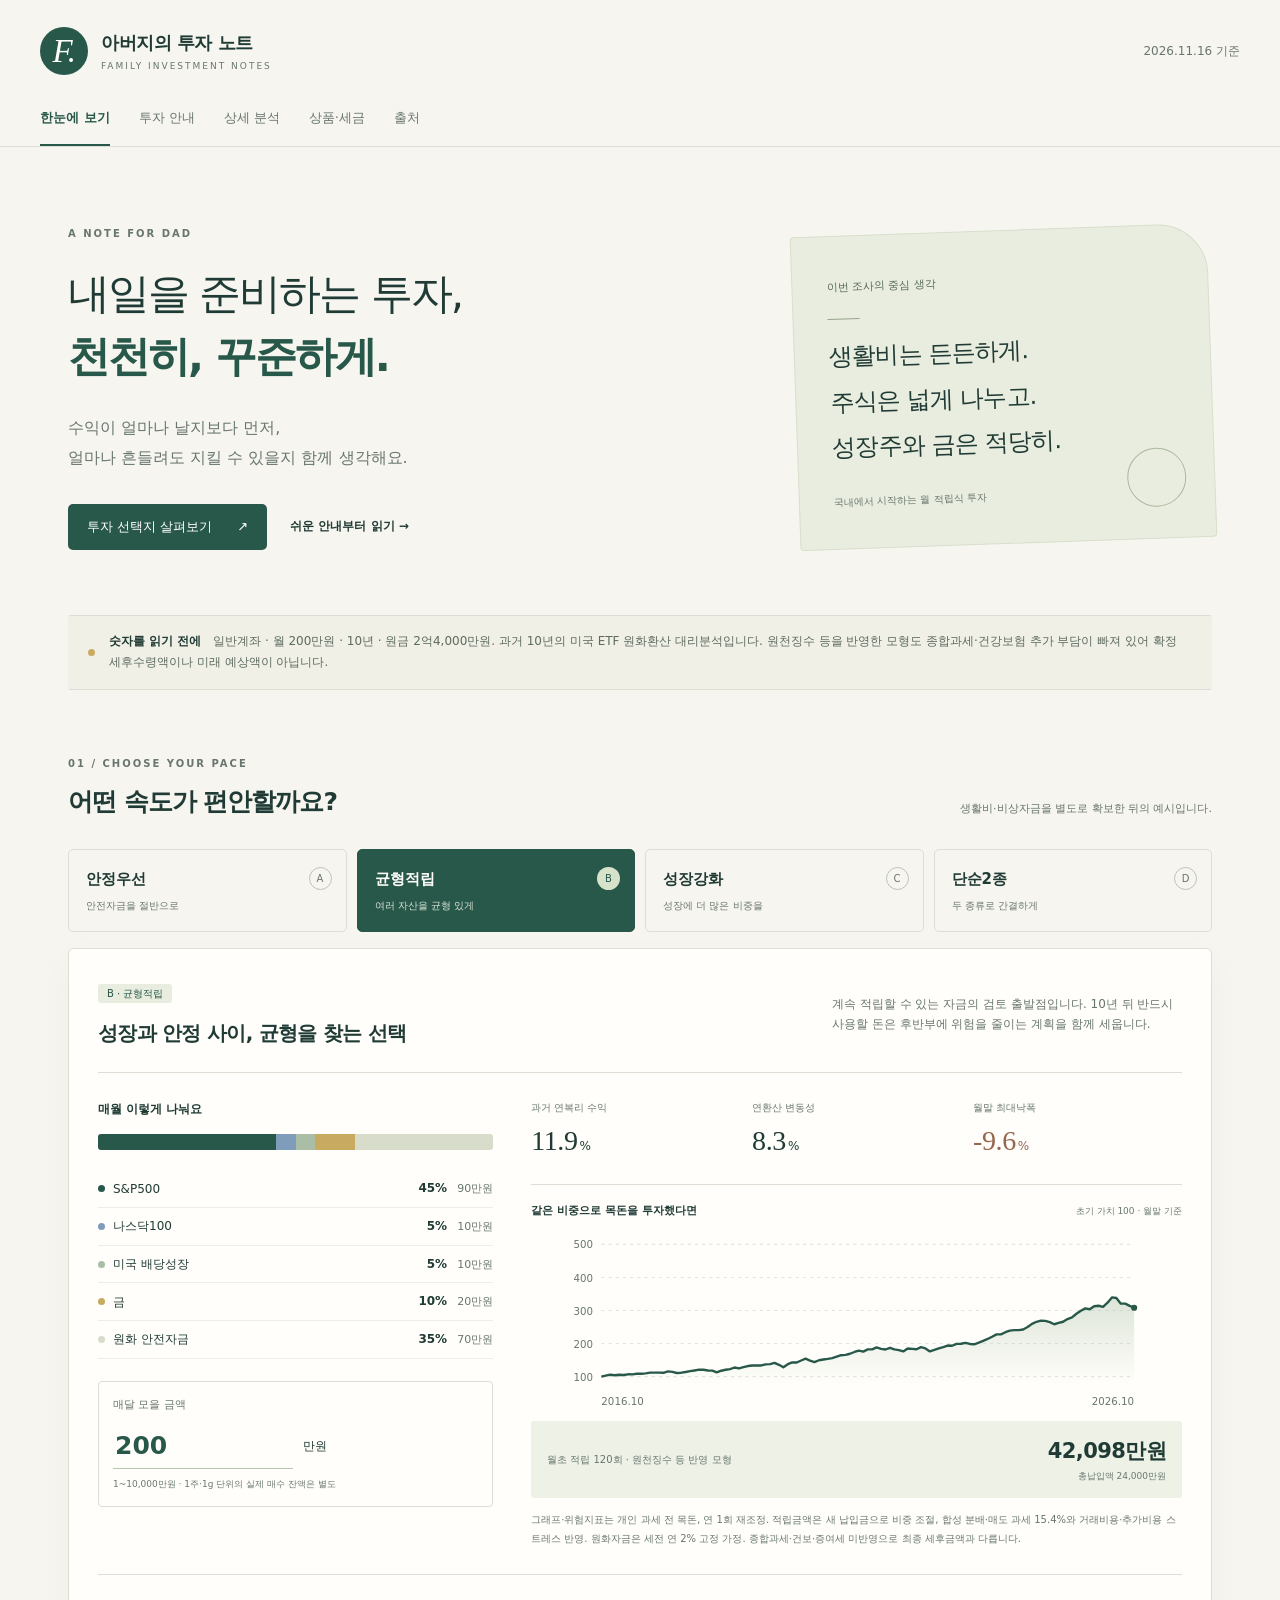
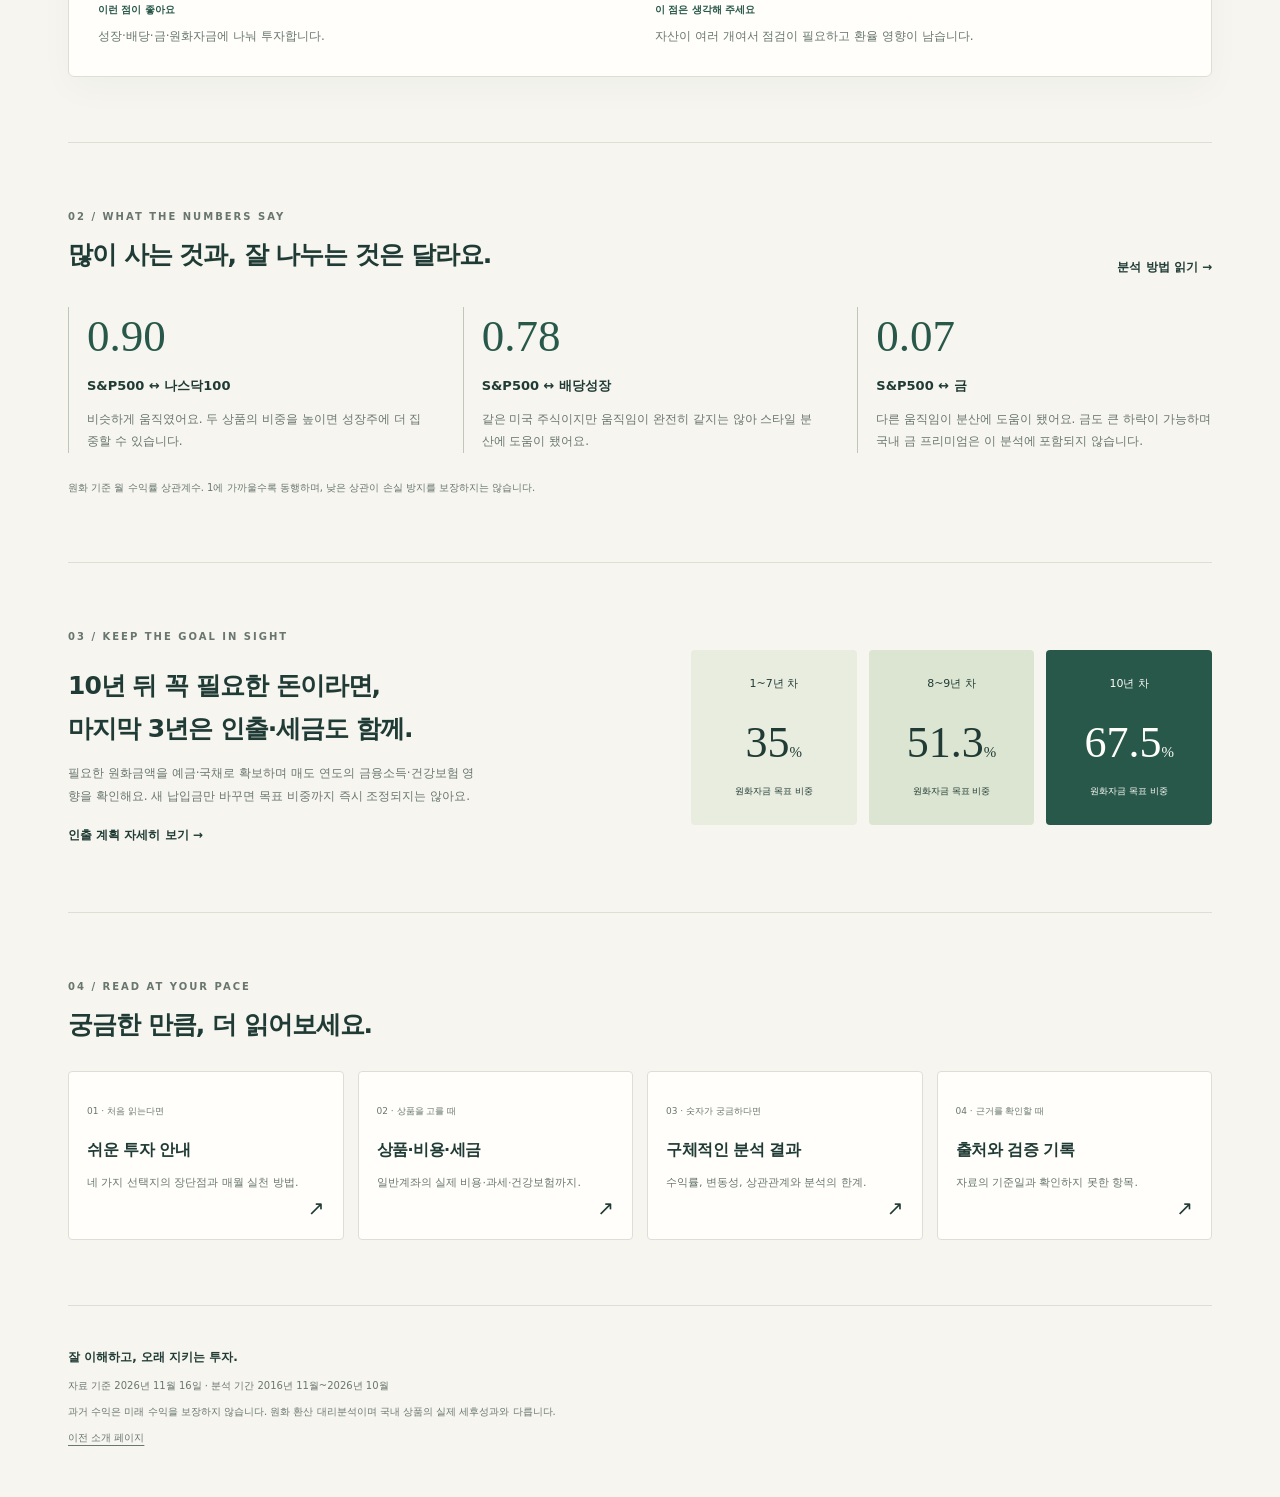
==== commit b2c69513: "Update investment guide for ordinary account: KRW 2m monthly over 10 years" ====
--- a/index.html
+++ b/index.html
@@ -5,14 +5,14 @@
 <meta name="description" content="국내에서 시작하는 적립식 투자. 선택지별 수익과 위험, 비용과 세금을 함께 살펴봅니다.">
 <link rel="stylesheet" href="assets/styles.css"></head><body>
 <a class="skip-link" href="#main">본문으로 이동</a>
-<header class="site-header"><div class="header-inner"><a class="brand" href="index.html"><span class="brand-mark" aria-hidden="true">F.</span><span>아버지의 투자 노트<small>FAMILY INVESTMENT NOTES</small></span></a><span class="asof">2026.11.08 기준</span></div><nav class="main-nav" aria-label="주요 메뉴"><a href="index.html" aria-current="page">한눈에 보기</a><a href="reports/invest-strategy.html">투자 안내</a><a href="reports/detailed-invest-strategy.html">상세 분석</a><a href="reports/items.html">상품·세금</a><a href="reports/sources.html">출처</a></nav></header>
+<header class="site-header"><div class="header-inner"><a class="brand" href="index.html"><span class="brand-mark" aria-hidden="true">F.</span><span>아버지의 투자 노트<small>FAMILY INVESTMENT NOTES</small></span></a><span class="asof">2026.11.16 기준</span></div><nav class="main-nav" aria-label="주요 메뉴"><a href="index.html" aria-current="page">한눈에 보기</a><a href="reports/invest-strategy.html">투자 안내</a><a href="reports/detailed-invest-strategy.html">상세 분석</a><a href="reports/items.html">상품·세금</a><a href="reports/sources.html">출처</a></nav></header>
 <main id="main" class="overview-layout"><section class="hero"><div><p class="eyebrow">A NOTE FOR DAD</p><h1>내일을 준비하는 투자,<br><em>천천히, 꾸준하게.</em></h1><p class="hero-copy">수익이 얼마나 날지보다 먼저,<br>얼마나 흔들려도 지킬 수 있을지 함께 생각해요.</p><div class="hero-actions"><a class="button primary" href="#choose">투자 선택지 살펴보기 <span aria-hidden="true">↗</span></a><a class="text-link" href="reports/invest-strategy.html">쉬운 안내부터 읽기 →</a></div></div><aside class="hero-note"><span class="note-label">이번 조사의 중심 생각</span><div class="note-line"></div><p>생활비는 든든하게.<br>주식은 넓게 나누고.<br>성장주와 금은 적당히.</p><span class="note-caption">국내에서 시작하는 월 적립식 투자</span></aside></section>
-<div class="analysis-notice"><span class="notice-dot" aria-hidden="true"></span><p><strong>숫자를 읽기 전에</strong> 아래는 과거 5년의 미국 ETF를 원화로 환산한 근사 분석입니다. 국내 ETF의 실제 세후 실적이나 앞으로의 예상 수익이 아닙니다.</p></div>
+<div class="analysis-notice"><span class="notice-dot" aria-hidden="true"></span><p><strong>숫자를 읽기 전에</strong> 일반계좌 · 월 200만원 · 10년 · 원금 2억4,000만원. 과거 10년의 미국 ETF 원화환산 대리분석입니다. 원천징수 등을 반영한 모형도 종합과세·건강보험 추가 부담이 빠져 있어 확정 세후수령액이나 미래 예상액이 아닙니다.</p></div>
 <section id="choose" class="section"><div class="section-heading"><div><p class="eyebrow">01 / CHOOSE YOUR PACE</p><h2>어떤 속도가 편안할까요?</h2></div><p>생활비·비상자금을 별도로 확보한 뒤의 예시입니다.</p></div><div class="plan-tabs" role="tablist" aria-label="투자 선택지"><button class="plan-tab" role="tab" id="tab-A" aria-controls="plan-panel" aria-selected="false" tabindex="-1" data-plan="A"><span>A</span><strong>안정우선</strong><small>안전자금을 절반으로</small></button><button class="plan-tab" role="tab" id="tab-B" aria-controls="plan-panel" aria-selected="true" tabindex="0" data-plan="B"><span>B</span><strong>균형적립</strong><small>여러 자산을 균형 있게</small></button><button class="plan-tab" role="tab" id="tab-C" aria-controls="plan-panel" aria-selected="false" tabindex="-1" data-plan="C"><span>C</span><strong>성장강화</strong><small>성장에 더 많은 비중을</small></button><button class="plan-tab" role="tab" id="tab-D" aria-controls="plan-panel" aria-selected="false" tabindex="-1" data-plan="D"><span>D</span><strong>단순2종</strong><small>두 종류로 간결하게</small></button></div>
-<div id="plan-panel" role="tabpanel" aria-labelledby="tab-B"><div class="plan-intro"><div><span class="pill" id="plan-label">B · 균형 적립</span><h3 id="plan-headline">성장과 안정 사이, 균형을 찾는 선택</h3></div><p id="plan-description">계속 적립할 수 있는 자금의 검토 출발점입니다. 5년 뒤 반드시 사용할 돈은 후반부에 위험을 줄이는 계획을 함께 세웁니다.</p></div><div class="plan-grid"><div class="allocation"><h4>매월 이렇게 나눠요</h4><div class="allocation-bar" id="allocation-bar" aria-hidden="true"></div><div id="allocation-list"></div><div class="amount-control"><label for="monthly-amount">매달 모을 금액</label><div><input id="monthly-amount" inputmode="numeric" type="number" min="1" max="10000" step="1" value="100" aria-describedby="amount-help"><span>만원</span></div><small id="amount-help">1~10,000만원 · 1주·1g 단위의 실제 매수 잔액은 별도</small><p id="amount-error" role="alert" hidden>1~10,000 사이의 금액을 입력해 주세요.</p></div></div><div class="performance"><div class="stats" id="stats"></div><div class="chart-heading"><h4>같은 비중으로 목돈을 투자했다면</h4><span>초기 가치 100 · 월말 기준</span></div><div id="wealth-chart" class="wealth-chart"></div><div class="savings-result"><span>월초 적립 60회 · 과거 경로 가정</span><div><strong id="dca-value">7,839만원</strong><small id="dca-principal">총납입액 6,000만원</small></div></div><p class="fine-print">연 1회 비중 조정, 원화 안전자금 수익 0% 가정. 개인 세금·매매비용·국내 추적차이 미반영. 그래프는 목돈 투자, 적립 평가액은 월초 납입의 별도 계산입니다.</p></div></div><div class="tradeoffs"><div><span>이런 점이 좋아요</span><p id="plan-pro">성장·배당·금·원화자금에 나눠 투자합니다.</p></div><div><span>이 점은 생각해 주세요</span><p id="plan-con">자산이 여러 개여서 점검이 필요하고 환율 영향이 남습니다.</p></div></div></div><noscript><p>금액 계산과 선택지 전환은 JavaScript가 필요합니다. <a href="reports/invest-strategy.html">전체 비중과 비교표는 투자 안내에서 읽을 수 있습니다.</a></p></noscript></section>
-<section class="section evidence-section"><div class="section-heading"><div><p class="eyebrow">02 / WHAT THE NUMBERS SAY</p><h2>많이 사는 것과, 잘 나누는 것은 달라요.</h2></div><a class="text-link" href="reports/detailed-invest-strategy.html#4-상관관계와-분산-효과">분석 방법 읽기 →</a></div><div class="insight-grid"><article><span class="insight-number">0.91</span><h3>S&P500 ↔ 나스닥100</h3><p>비슷하게 움직였어요. 두 상품의 비중을 높이면 성장주에 더 집중할 수 있습니다.</p></article><article><span class="insight-number">0.60</span><h3>S&P500 ↔ 배당성장</h3><p>같은 미국 주식이지만 움직임이 완전히 같지는 않아 스타일 분산에 도움이 됐어요.</p></article><article><span class="insight-number">0.08</span><h3>S&P500 ↔ 금</h3><p>다른 움직임이 분산에 도움이 됐어요. 다만 금도 이 기간 약 32% 하락한 구간이 있었습니다.</p></article></div><p class="fine-print">원화 기준 월 수익률 상관계수. 1에 가까울수록 동행하며, 낮은 상관이 손실 방지를 보장하지는 않습니다.</p></section>
-<section class="section goal-section"><div><p class="eyebrow">03 / KEEP THE GOAL IN SIGHT</p><h2>5년 뒤 꼭 필요한 돈이라면,<br>마지막 2년은 조금 더 든든하게.</h2><p>사용할 날이 가까워질수록 필요한 금액을 예금이나 만기 맞춘 국채로 확보해요. 마지막 달에 넣는 돈은 한 달만 투자되니까요.</p><a class="text-link" href="reports/invest-strategy.html#6-5년-뒤-반드시-써야-한다면">인출 계획 자세히 보기 →</a></div><div class="glide-steps"><div><span>1~3년 차</span><strong>40<small>%</small></strong><p>원화 안전자금</p></div><div><span>4년 차</span><strong>55<small>%</small></strong><p>원화 안전자금</p></div><div><span>5년 차</span><strong>70<small>%</small></strong><p>원화 안전자금</p></div></div></section>
-<section class="section"><div class="section-heading"><div><p class="eyebrow">04 / READ AT YOUR PACE</p><h2>궁금한 만큼, 더 읽어보세요.</h2></div></div><div class="reading-grid"><a href="reports/invest-strategy.html"><span>01 · 처음 읽는다면</span><h3>쉬운 투자 안내</h3><p>네 가지 선택지의 장단점과 매월 실천 방법.</p><b aria-hidden="true">↗</b></a><a href="reports/items.html"><span>02 · 상품을 고를 때</span><h3>상품·비용·세금</h3><p>실제로 내는 비용부터 ISA·연금계좌까지.</p><b aria-hidden="true">↗</b></a><a href="reports/detailed-invest-strategy.html"><span>03 · 숫자가 궁금하다면</span><h3>구체적인 분석 결과</h3><p>수익률, 변동성, 상관관계와 분석의 한계.</p><b aria-hidden="true">↗</b></a><a href="reports/sources.html"><span>04 · 근거를 확인할 때</span><h3>출처와 검증 기록</h3><p>자료의 기준일과 확인하지 못한 항목.</p><b aria-hidden="true">↗</b></a></div></section>
-<script id="analysis-data" type="application/json">{"plans": [{"id": "A", "name": "안정우선", "subtitle": "안전자금을 절반으로", "weights": [0.25, 0, 0.15, 0.1, 0.5], "metrics": {"cumulative": 0.47043654421803804, "cagr": 0.08016290217839472, "annual_vol": 0.05687017749128148, "mdd": -0.06392891808302359, "worst_month": -0.032590723819304834, "positive_months": 38, "peak_index": 55, "trough_index": 60, "recovery_index": null}, "wealth": [1.0, 0.9980848939756368, 1.026471547504533, 1.0131498103036503, 1.0074336137666737, 1.0276979554481218, 1.0162968777591113, 1.0100210184335343, 0.9938147488947384, 1.023214539653595, 1.020657012225708, 1.0183869278947362, 1.0489155180585872, 1.0344228269043807, 1.0007102382403554, 1.0137135117120848, 1.0308372847404184, 1.0409919078403762, 1.057533558148766, 1.0452821388723648, 1.0654718034758703, 1.0662362741298113, 1.0778833347178205, 1.0635306632896233, 1.0603028802724377, 1.0748743993599112, 1.0975535656411204, 1.11740303927751, 1.1377966953713623, 1.170863362041379, 1.1715686559785308, 1.192268408369327, 1.2028594017097065, 1.2201529618268994, 1.2194623468241033, 1.2260840615154498, 1.2584972052523933, 1.2913478426830647, 1.3067299374181225, 1.319640022625372, 1.323477721181725, 1.3211527849268667, 1.2871841828020942, 1.291309801631499, 1.298797884970866, 1.3252881527623463, 1.349577236910184, 1.3858100252310166, 1.4111578951558805, 1.4445705712069563, 1.436434761792592, 1.4851194397451741, 1.506470975871311, 1.4959974842851134, 1.5249624504126604, 1.5708599193201613, 1.558225493922687, 1.5091329183597766, 1.5123134006501697, 1.4706702968700114, 1.4704365442180376], "dcaFinal": 74782875.73657091}, {"id": "B", "name": "균형적립", "subtitle": "여러 자산을 균형 있게", "weights": [0.3, 0.05, 0.15, 0.1, 0.4], "metrics": {"cumulative": 0.5806094875025114, "cagr": 0.09588483434016726, "annual_vol": 0.07060421920533867, "mdd": -0.07882468553647293, "worst_month": -0.043069973040485876, "positive_months": 37, "peak_index": 55, "trough_index": 60, "recovery_index": null}, "wealth": [1.0, 0.9994551960876116, 1.0312587701003637, 1.0118411322126097, 1.002165395127526, 1.027378531416438, 1.0084444908790942, 0.99993956043136, 0.979194687970061, 1.0187733876399392, 1.0146039268532276, 1.0094013904774928, 1.0446333700521553, 1.0263692605674768, 0.9821635641852522, 1.000639339056217, 1.0230009562799651, 1.0385674835485685, 1.0587257538791697, 1.0499769350826549, 1.0769234709715887, 1.0781893531120617, 1.0923400091149098, 1.074432161833549, 1.0687010236419963, 1.0894160533793662, 1.1176838856117228, 1.1431853979832138, 1.170437369682888, 1.2077288457410453, 1.2067303213774818, 1.234712832524262, 1.2521053898816574, 1.2679436037820815, 1.2662598457047198, 1.274354266353999, 1.3117710424040574, 1.3553746872489947, 1.3784404921180324, 1.39354250390356, 1.3947622510184183, 1.3839690639390003, 1.3441186955434792, 1.3548845275384163, 1.3677005934314097, 1.403017373832467, 1.4304222490566354, 1.4766359304457508, 1.5119773842701263, 1.5505792785888237, 1.538773088729282, 1.594016835779128, 1.6132899685479107, 1.601299877513662, 1.648301642707846, 1.7158617504020106, 1.704801824586065, 1.6322324490264952, 1.6349811976926785, 1.5898462101909976, 1.5806094875025098], "dcaFinal": 78392256.12001398}, {"id": "C", "name": "성장강화", "subtitle": "성장에 더 많은 비중을", "weights": [0.4, 0.15, 0.15, 0.1, 0.2], "metrics": {"cumulative": 0.8156233309766705, "cagr": 0.12669184516921472, "annual_vol": 0.10036358106484435, "mdd": -0.10697199743255081, "worst_month": -0.06426489825883153, "positive_months": 37, "peak_index": 55, "trough_index": 60, "recovery_index": null}, "wealth": [1.0, 1.0021958003115607, 1.0408332152920245, 1.0092237760305287, 0.9916289578492301, 1.0267396833530704, 0.9927397171190606, 0.9797766444270115, 0.9499545661207065, 1.0098910836126282, 1.0024977561082673, 0.9914303156430064, 1.0360690740392922, 1.0103563415863555, 0.9454258940891431, 0.9747107692657297, 1.0074175300777495, 1.0336737396157616, 1.0609746378490208, 1.0591461032624012, 1.0994381684175076, 1.1016944644936892, 1.1207895656215892, 1.0958602477567232, 1.0851842936458427, 1.1184609687134528, 1.15814971882445, 1.1952036993806192, 1.236476148493578, 1.2823908489156892, 1.2779053839659626, 1.3207766956683047, 1.3520800877739556, 1.364928825770872, 1.3612132848551366, 1.3723168793058385, 1.419950994884064, 1.4874195739731861, 1.5276126478666918, 1.5475223452528746, 1.5428232781706508, 1.5130198281065264, 1.4602624398666417, 1.4859136691989434, 1.5106351636426392, 1.5655456253633742, 1.5997300708864677, 1.6680423975578165, 1.7256108982241842, 1.7760629758709723, 1.755537448395533, 1.8256190463772348, 1.8393892459406342, 1.823951253793782, 1.9140411169682945, 2.0331090690961156, 2.0261407769785604, 1.8977358467476322, 1.8993688393618942, 1.8466771017893464, 1.8156233309766703], "dcaFinal": 86056962.69296516}, {"id": "D", "name": "단순2종", "subtitle": "두 종류로 간결하게", "weights": [0.6, 0, 0, 0, 0.4], "metrics": {"cumulative": 0.5414021326927387, "cagr": 0.09039334224890894, "annual_vol": 0.08623205877144029, "mdd": -0.08271400761695702, "worst_month": -0.053314555645430306, "positive_months": 35, "peak_index": 2, "trough_index": 8, "recovery_index": 18}, "wealth": [1.0, 0.9997574932112059, 1.030671939935134, 1.0051309824118768, 0.985278986272865, 1.0132742928433975, 0.9818515008648083, 0.9726504788692829, 0.9454209332447555, 1.0016845533515522, 0.9944813730858544, 0.9798493717466615, 1.0208604794819527, 0.9986795293045365, 0.9454353739674777, 0.9673048501005279, 0.992062860176478, 1.0066856738118382, 1.0309300577593845, 1.026917431400754, 1.0648755361054696, 1.0655894096911642, 1.0791078080241334, 1.0609204287406504, 1.0468522754110865, 1.0771517276199205, 1.1053890402632915, 1.1365653089423144, 1.1750300733505248, 1.2057212137999662, 1.197345236063333, 1.234818147607574, 1.2617064478173254, 1.2649356275596508, 1.2641650011654912, 1.2704150613312866, 1.2982142796204885, 1.3565727422198188, 1.3856419702107257, 1.397463766126469, 1.3873113779488342, 1.3464759488837847, 1.310749835046753, 1.3378522330059885, 1.3618384349087462, 1.4061368906223835, 1.4232373239810001, 1.4641849373583757, 1.5039526452674554, 1.5290059736109298, 1.5140155655856027, 1.5340027073228293, 1.5185642044495173, 1.51341034668617, 1.5880017791550185, 1.6705627476916625, 1.6799256437583745, 1.5983397886176332, 1.5862471302371934, 1.565685320868504, 1.5414021326927392], "dcaFinal": 77687119.27214485}], "correlations": [[1.0, 0.9093775387995493, 0.5956065549834104, 0.07603009980733545], [0.9093775387995494, 1.0, 0.28826513117362135, 0.05329313939701341], [0.5956065549834105, 0.28826513117362135, 1.0, 0.14435073689580563], [0.07603009980733545, 0.05329313939701341, 0.14435073689580563, 1.0]], "glide": {"metrics": {"cumulative": 0.4951058725882478, "cagr": 0.08376317339877071, "annual_vol": 0.06010751272868641, "mdd": -0.05980069913311703, "worst_month": -0.043069973040485876, "positive_months": 37, "peak_index": 12, "trough_index": 14, "recovery_index": 18}, "dca_final": 75050019.09093507, "dca_annual_irr": 0.08881957563936205, "final_weights": [0.15, 0.025, 0.075, 0.05, 0.7]}}</script><script src="assets/app.js" defer></script></main>
-<footer class="site-footer"><strong>잘 이해하고, 오래 지키는 투자.</strong><p>자료 기준 2026년 11월 8일 · 분석 기간 2021년 11월~2026년 10월</p><p>과거 수익은 미래 수익을 보장하지 않습니다. 원화 환산 대리분석이며 국내 상품의 실제 세후성과와 다릅니다.</p><p><a href="previous-home.html">기존 소개 페이지 보기</a></p></footer>
+<div id="plan-panel" role="tabpanel" aria-labelledby="tab-B"><div class="plan-intro"><div><span class="pill" id="plan-label">B · 균형 적립</span><h3 id="plan-headline">성장과 안정 사이, 균형을 찾는 선택</h3></div><p id="plan-description">계속 적립할 수 있는 자금의 검토 출발점입니다. 10년 뒤 필요한 돈은 후반부에 세금과 인출을 함께 계획합니다.</p></div><div class="plan-grid"><div class="allocation"><h4>매월 이렇게 나눠요</h4><div class="allocation-bar" id="allocation-bar" aria-hidden="true"></div><div id="allocation-list"></div><div class="amount-control"><label for="monthly-amount">매달 모을 금액</label><div><input id="monthly-amount" inputmode="numeric" type="number" min="1" max="10000" step="1" value="200" aria-describedby="amount-help"><span>만원</span></div><small id="amount-help">1~10,000만원 · 1주·1g 단위의 실제 매수 잔액은 별도</small><p id="amount-error" role="alert" hidden>1~10,000 사이의 금액을 입력해 주세요.</p></div></div><div class="performance"><div class="stats" id="stats"></div><div class="chart-heading"><h4>같은 비중으로 목돈을 투자했다면</h4><span>초기 가치 100 · 월말 기준</span></div><div id="wealth-chart" class="wealth-chart"></div><div class="savings-result"><span>월초 적립 120회 · 원천징수 등 반영 모형</span><div><strong id="dca-value">42,098만원</strong><small id="dca-principal">총납입액 24,000만원</small></div></div><p class="fine-print">그래프·위험지표는 개인 과세 전 목돈, 연 1회 재조정. 적립금액은 새 납입금으로 비중 조절, 합성 분배·매도 과세 15.4%와 거래비용·추가비용 스트레스 반영. 원화자금은 세전 연 2% 고정 가정. 종합과세·건보·증여세 미반영으로 최종 세후금액과 다릅니다.</p></div></div><div class="tradeoffs"><div><span>이런 점이 좋아요</span><p id="plan-pro">성장·배당·금·원화자금에 나눠 투자합니다.</p></div><div><span>이 점은 생각해 주세요</span><p id="plan-con">자산이 여러 개여서 점검이 필요하고 환율 영향이 남습니다.</p></div></div></div><noscript><p>금액 계산과 선택지 전환은 JavaScript가 필요합니다. <a href="reports/invest-strategy.html">전체 비중과 비교표는 투자 안내에서 읽을 수 있습니다.</a></p></noscript></section>
+<section class="section evidence-section"><div class="section-heading"><div><p class="eyebrow">02 / WHAT THE NUMBERS SAY</p><h2>많이 사는 것과, 잘 나누는 것은 달라요.</h2></div><a class="text-link" href="reports/detailed-invest-strategy.html#4-상관관계와-분산-효과">분석 방법 읽기 →</a></div><div class="insight-grid"><article><span class="insight-number">0.90</span><h3>S&P500 ↔ 나스닥100</h3><p>비슷하게 움직였어요. 두 상품의 비중을 높이면 성장주에 더 집중할 수 있습니다.</p></article><article><span class="insight-number">0.78</span><h3>S&P500 ↔ 배당성장</h3><p>같은 미국 주식이지만 움직임이 완전히 같지는 않아 스타일 분산에 도움이 됐어요.</p></article><article><span class="insight-number">0.07</span><h3>S&P500 ↔ 금</h3><p>다른 움직임이 분산에 도움이 됐어요. 금도 큰 하락이 가능하며 국내 금 프리미엄은 이 분석에 포함되지 않습니다.</p></article></div><p class="fine-print">원화 기준 월 수익률 상관계수. 1에 가까울수록 동행하며, 낮은 상관이 손실 방지를 보장하지는 않습니다.</p></section>
+<section class="section goal-section"><div><p class="eyebrow">03 / KEEP THE GOAL IN SIGHT</p><h2>10년 뒤 꼭 필요한 돈이라면,<br>마지막 3년은 인출·세금도 함께.</h2><p>필요한 원화금액을 예금·국채로 확보하며 매도 연도의 금융소득·건강보험 영향을 확인해요. 새 납입금만 바꾸면 목표 비중까지 즉시 조정되지는 않아요.</p><a class="text-link" href="reports/invest-strategy.html#6-10년-뒤-반드시-써야-한다면">인출 계획 자세히 보기 →</a></div><div class="glide-steps"><div><span>1~7년 차</span><strong>35<small>%</small></strong><p>원화자금 목표 비중</p></div><div><span>8~9년 차</span><strong>51.3<small>%</small></strong><p>원화자금 목표 비중</p></div><div><span>10년 차</span><strong>67.5<small>%</small></strong><p>원화자금 목표 비중</p></div></div></section>
+<section class="section"><div class="section-heading"><div><p class="eyebrow">04 / READ AT YOUR PACE</p><h2>궁금한 만큼, 더 읽어보세요.</h2></div></div><div class="reading-grid"><a href="reports/invest-strategy.html"><span>01 · 처음 읽는다면</span><h3>쉬운 투자 안내</h3><p>네 가지 선택지의 장단점과 매월 실천 방법.</p><b aria-hidden="true">↗</b></a><a href="reports/items.html"><span>02 · 상품을 고를 때</span><h3>상품·비용·세금</h3><p>일반계좌의 실제 비용·과세·건강보험까지.</p><b aria-hidden="true">↗</b></a><a href="reports/detailed-invest-strategy.html"><span>03 · 숫자가 궁금하다면</span><h3>구체적인 분석 결과</h3><p>수익률, 변동성, 상관관계와 분석의 한계.</p><b aria-hidden="true">↗</b></a><a href="reports/sources.html"><span>04 · 근거를 확인할 때</span><h3>출처와 검증 기록</h3><p>자료의 기준일과 확인하지 못한 항목.</p><b aria-hidden="true">↗</b></a></div></section>
+<script id="analysis-data" type="application/json">{"plans": [{"id": "A", "name": "안정우선", "subtitle": "안전자금을 절반으로", "weights": [0.3, 0.0, 0.05, 0.1, 0.55], "metrics": {"cumulative": 1.2870103522434087, "cagr": 0.08624255547805415, "annual_vol": 0.05426561884329172, "mdd": -0.06407257596338989, "worst_month": -0.036412696181839954}, "wealth": [1.0, 1.0186053536369502, 1.0372503486985283, 1.0261301077031808, 1.0371073873563976, 1.030708341005682, 1.0454464561345507, 1.0440475998551415, 1.0559339800343506, 1.0562083180058421, 1.0641257069177188, 1.0796819995192037, 1.0780726679691166, 1.0782887870712, 1.0769811314925688, 1.103283544393515, 1.09312925935619, 1.0739782248630125, 1.0793530108388074, 1.091903388792149, 1.1064741131783133, 1.1198091413573268, 1.133344743196472, 1.1332998335966167, 1.121683302773835, 1.1217646954425275, 1.0912332671869924, 1.1225813594521308, 1.1417340759861179, 1.1535397833735264, 1.1828725809210998, 1.1683651345184312, 1.1936131557721872, 1.2167203956899266, 1.232092560289503, 1.232343835434011, 1.2319830418573336, 1.249505769544784, 1.254950614393622, 1.2809055460775867, 1.2456132961245818, 1.2002571576127372, 1.2581169932374543, 1.2920261005340699, 1.2873896833102905, 1.3284809693096404, 1.3569443140870985, 1.3217156624637465, 1.2963704520418622, 1.3259424930441317, 1.3408311330948037, 1.3508638342399084, 1.3661761177280494, 1.3936707548847331, 1.4195692223377545, 1.4303674701115536, 1.4459822404739864, 1.4784059668808558, 1.501619653016406, 1.4853174579008868, 1.5240708801578455, 1.5244102314338466, 1.5611437725656394, 1.5412836052167078, 1.534936791139462, 1.5645462498903457, 1.544956626518133, 1.5322876002807484, 1.5128942835273282, 1.558393038837297, 1.5545778842359983, 1.551546554659295, 1.5878802579241822, 1.5685191785325634, 1.5223994310959355, 1.5464239871578096, 1.5718484335208565, 1.593916396976871, 1.6212247945657712, 1.6113243720397357, 1.641312344404493, 1.642574572284131, 1.6601993672432915, 1.6409352018383019, 1.641293200663437, 1.6657968314342733, 1.6960551803674115, 1.7270258035948312, 1.761543506039262, 1.8080377622486736, 1.8126465035216848, 1.8477569441183226, 1.8695630130802539, 1.88776152795021, 1.8880913623191626, 1.9015948192424539, 1.9478252035555559, 1.9959074088224689, 2.0271482693769394, 2.0492067677269645, 2.050203721947304, 2.04362219384731, 2.0113166513800524, 2.0254016042915874, 2.0414314785011896, 2.0843929826250425, 2.115741713761582, 2.17957279068446, 2.2261180047216715, 2.2711370104839483, 2.261590091409178, 2.320956656544319, 2.340306579650748, 2.3202327016390702, 2.3708536657485535, 2.4435765995397847, 2.426074196953817, 2.3478786853013247, 2.354165818109319, 2.3098718248724763, 2.28701035224341], "dcaFinal": 362447037.7267547}, {"id": "B", "name": "균형적립", "subtitle": "여러 자산을 균형 있게", "weights": [0.45, 0.05, 0.05, 0.1, 0.35], "metrics": {"cumulative": 2.082357712075159, "cagr": 0.11915001220380095, "annual_vol": 0.08341648101874691, "mdd": -0.09618684933027988, "worst_month": -0.05650020970711933}, "wealth": [1.0, 1.030069148616192, 1.0575956611574446, 1.041426081372527, 1.0573532850190888, 1.0485217394775934, 1.0701198930471783, 1.0693159738986955, 1.0857027435001867, 1.0865133522923203, 1.0967644158262513, 1.1197404331790484, 1.119096668850662, 1.1190408257434856, 1.1153252885656024, 1.1571175517661634, 1.1421683164789518, 1.1099377265204464, 1.118268450821254, 1.1401548024780275, 1.1638045661090641, 1.1853760218901879, 1.2097031078603013, 1.20862132117657, 1.1839459515278976, 1.182361860013477, 1.127837720841079, 1.1778980207835053, 1.2077969575443839, 1.2280679872047624, 1.275789447648312, 1.2470202022994252, 1.2842694916258761, 1.3199552745350869, 1.3360491808261428, 1.3378672045860835, 1.3379260045527135, 1.3690903175088112, 1.3770923872611003, 1.417050375500527, 1.357444673242876, 1.2807487645388413, 1.3752574047501405, 1.4308762501038794, 1.4263044974234647, 1.4881638355066025, 1.5422215785570532, 1.4828751302328222, 1.4386050300115876, 1.4946077112034872, 1.5168297831938191, 1.5344578853641329, 1.560392293768669, 1.6032576682255155, 1.6470900953365886, 1.656462622565173, 1.691994467738871, 1.745083954823519, 1.7856420539598856, 1.7551806284522866, 1.8232629486021672, 1.825491393705269, 1.8844570282688689, 1.8412181013024256, 1.819768242930607, 1.872114213928099, 1.8247884455746377, 1.8021639392290245, 1.7618047444808485, 1.851281211157918, 1.8409779741476802, 1.8269463243517254, 1.8908373067040594, 1.8533768857174828, 1.7621535696743238, 1.806887899716506, 1.8537855723313599, 1.8938201552223202, 1.9398617968075298, 1.932452299030023, 1.9916270677819168, 1.9936308468950763, 2.022775239906077, 1.9870450902129098, 1.9779374932744278, 2.0275117879407825, 2.0822249440234657, 2.1388796422117684, 2.204327623722966, 2.276699809271756, 2.27579372945549, 2.342421496306507, 2.388939431364138, 2.4082784328654823, 2.4059421544235398, 2.4261478324182266, 2.498734724367572, 2.596145698774332, 2.6581169524609365, 2.69251285145326, 2.6844092379720106, 2.6460924225186315, 2.5838921089896516, 2.6221373593744097, 2.659105851463541, 2.742269698707979, 2.7911094182143574, 2.9013810990837854, 2.9899998930572553, 3.0633219147930024, 3.0384338111356097, 3.1298959884582382, 3.1426508913016598, 3.111467446932558, 3.2347549675233687, 3.3951456495763788, 3.3786393361964935, 3.2060868840828234, 3.2082189773677836, 3.139886672846306, 3.082357712075159], "dcaFinal": 420983335.18658704}, {"id": "C", "name": "성장강화", "subtitle": "성장에 더 많은 비중을", "weights": [0.55, 0.15, 0.05, 0.1, 0.15], "metrics": {"cumulative": 3.1928057547713777, "cagr": 0.15411869040836002, "annual_vol": 0.11416626625941467, "mdd": -0.12486542157705449, "worst_month": -0.07379168874092079}, "wealth": [1.0, 1.0398344732015312, 1.0756879892965079, 1.0562203315267007, 1.0773502161353348, 1.0671227388135898, 1.0965632668713559, 1.097777068817765, 1.1169979753962467, 1.1195021789534554, 1.13319522865246, 1.1622901650218465, 1.1639604243202255, 1.162988084898689, 1.1563356828499214, 1.2166454086240692, 1.1979424092244908, 1.1506140611629174, 1.162158658961924, 1.196148783894926, 1.2300602983512656, 1.2600791190226739, 1.2979502455219623, 1.295106244705762, 1.2548838485146618, 1.2500801517627986, 1.1688425042088042, 1.2403559134816151, 1.2821557728309476, 1.3132365616121453, 1.3825631688591689, 1.336426240886507, 1.3875373119463796, 1.437931355262729, 1.4547010427539429, 1.457550420133414, 1.459664553351524, 1.5072717534189257, 1.5190336307262304, 1.5779302200058527, 1.490918707033046, 1.3809012978656474, 1.5212947620548039, 1.6047333258554974, 1.6041320225597628, 1.692692603786426, 1.7820735888149057, 1.6906787012222257, 1.6225671559749202, 1.7121195460829282, 1.7446513031119881, 1.7730929008204737, 1.809790186395367, 1.869430094887237, 1.936338713161791, 1.942075782454911, 2.0066201434375652, 2.0863263775721244, 2.1501208781788814, 2.1005704045874203, 2.206675237726095, 2.2146910232660484, 2.300406449998876, 2.2204401922623003, 2.1762723045374917, 2.2607330986719516, 2.1694746930136812, 2.1315186742987446, 2.0619045667759255, 2.2143814625688076, 2.194057733350516, 2.1633924132277347, 2.260734424573223, 2.1986191585602817, 2.0427893493123226, 2.119441958311742, 2.197737025221632, 2.268455399384822, 2.3386970891772094, 2.3440276757191203, 2.4436255424910476, 2.4474483908928786, 2.4925783298996027, 2.4334578288106714, 2.4109158471008096, 2.49774372804761, 2.5880409524483197, 2.681090464693068, 2.7902799331118624, 2.8955731163918528, 2.8859531314770255, 2.9984807632461794, 3.0846852779879703, 3.100266386959184, 3.092154162707407, 3.1223813390791135, 3.231464211136457, 3.4024999283972983, 3.51622303137437, 3.5677410595093426, 3.5424897315268145, 3.4506253113791274, 3.347214929310713, 3.427452237747385, 3.498870139064645, 3.643301644538712, 3.715665106842579, 3.8988055526753618, 4.056274517547631, 4.169438864179259, 4.117758506331102, 4.257023245243417, 4.253643659155364, 4.205868577261269, 4.457444657559756, 4.772316827991051, 4.761859976321859, 4.419269018373776, 4.417265870089398, 4.320430756771729, 4.192805754771373], "dcaFinal": 496784986.3336574}, {"id": "D", "name": "단순2종", "subtitle": "두 종류로 간결하게", "weights": [0.65, 0.0, 0.0, 0.0, 0.35], "metrics": {"cumulative": 2.100422104795467, "cagr": 0.11980417526410614, "annual_vol": 0.09607102740944769, "mdd": -0.11863096774677762, "worst_month": -0.07245864493137955}, "wealth": [1.0, 1.044428943764638, 1.0767503548556392, 1.0563054474228888, 1.0732310182398053, 1.0636190710307487, 1.0843868688397085, 1.083364381983817, 1.1050767382678808, 1.1047318452428594, 1.1103905688472617, 1.140411355059574, 1.1408488004539643, 1.1437887336459722, 1.1389311357315783, 1.1831806028369056, 1.1659100424275248, 1.1299435853950166, 1.140901359639426, 1.1657418262230623, 1.194466360589701, 1.2234364563913553, 1.253406414096182, 1.2539379212266126, 1.2186268849078565, 1.2193283966905275, 1.1461618475590378, 1.2034899358729452, 1.2383898065593768, 1.2623845283593231, 1.3173842929604047, 1.2787612617327653, 1.31500897930094, 1.3529500549267919, 1.3550233406249859, 1.3645470915700082, 1.3630621440486435, 1.4043742884270334, 1.4112619053190285, 1.445027469362841, 1.3730950704159468, 1.2736024622516502, 1.3724581093063168, 1.4301149047717778, 1.4221483043602814, 1.474604459681159, 1.5378947477956715, 1.4814096288500194, 1.4329439011758263, 1.509687473848624, 1.5275268508242752, 1.5473835591691216, 1.5862839975155065, 1.6362385911039672, 1.6861943650359204, 1.685557600809199, 1.7355810115626809, 1.7918357230551503, 1.8382358852008043, 1.8041584140339915, 1.8847835827834154, 1.8853779262312185, 1.949591859762389, 1.8985341916644043, 1.8590943283607015, 1.9173532349075508, 1.8542911747241422, 1.8366044250379223, 1.7821079718596278, 1.8980937660437096, 1.8844917682044384, 1.85572306669788, 1.940571014557523, 1.8960149448983434, 1.7874914394219183, 1.8336532982148948, 1.885765450938833, 1.9170077846528484, 1.9680659401644567, 1.9609355472600587, 2.040238473517447, 2.0428452335496123, 2.0718225708563245, 2.0355092334351825, 2.0076806115929893, 2.071792661767494, 2.131622234852804, 2.197559834966956, 2.2786422644010167, 2.3435757896291163, 2.327343644007222, 2.40637114365975, 2.4634095149785535, 2.471294573464081, 2.4708713971926453, 2.4850366602199765, 2.5439753711373454, 2.669334845519731, 2.7325187627924414, 2.7590906159932227, 2.7390160083087864, 2.6538069504194133, 2.5794468799212797, 2.638467626466741, 2.6908754671734245, 2.786406558087817, 2.8242015493581247, 2.9126240780791592, 2.998544259881816, 3.0543908561732027, 3.0237489003344757, 3.0686586503156033, 3.0370545834249487, 3.0276674420822633, 3.1905269240098897, 3.3706028821295466, 3.3925794806102507, 3.218116612695866, 3.193756647567073, 3.151106868129964, 3.1004221047954625], "dcaFinal": 411276503.6810938}], "correlations": [[1.0, 0.9027843291346115, 0.7805226983185971, 0.06686946300976106], [0.9027843291346114, 0.9999999999999999, 0.5150286068923151, 0.0775450841252712], [0.780522698318597, 0.515028606892315, 1.0, 0.06519542351484844], [0.06686946300976106, 0.07754508412527121, 0.06519542351484844, 1.0]], "glide": {"metrics": {"cumulative": 1.932570236562929, "cagr": 0.11358876899590675, "annual_vol": 0.0826086848324188, "mdd": -0.09755510549484281, "worst_month": -0.05605469708315847}, "dca_final": 417759357.4921891, "final_weights": [0.42743881617164436, 0.05772632508416136, 0.043055574755941364, 0.1080948370939184, 0.3636844468943345]}, "months": 120, "baseAmount": 200}</script><script src="assets/app.js" defer></script></main>
+<footer class="site-footer"><strong>잘 이해하고, 오래 지키는 투자.</strong><p>자료 기준 2026년 11월 16일 · 분석 기간 2016년 11월~2026년 10월</p><p>과거 수익은 미래 수익을 보장하지 않습니다. 원화 환산 대리분석이며 국내 상품의 실제 세후성과와 다릅니다.</p><p><a href="previous-home.html">이전 소개 페이지</a></p></footer>
 </body></html>
